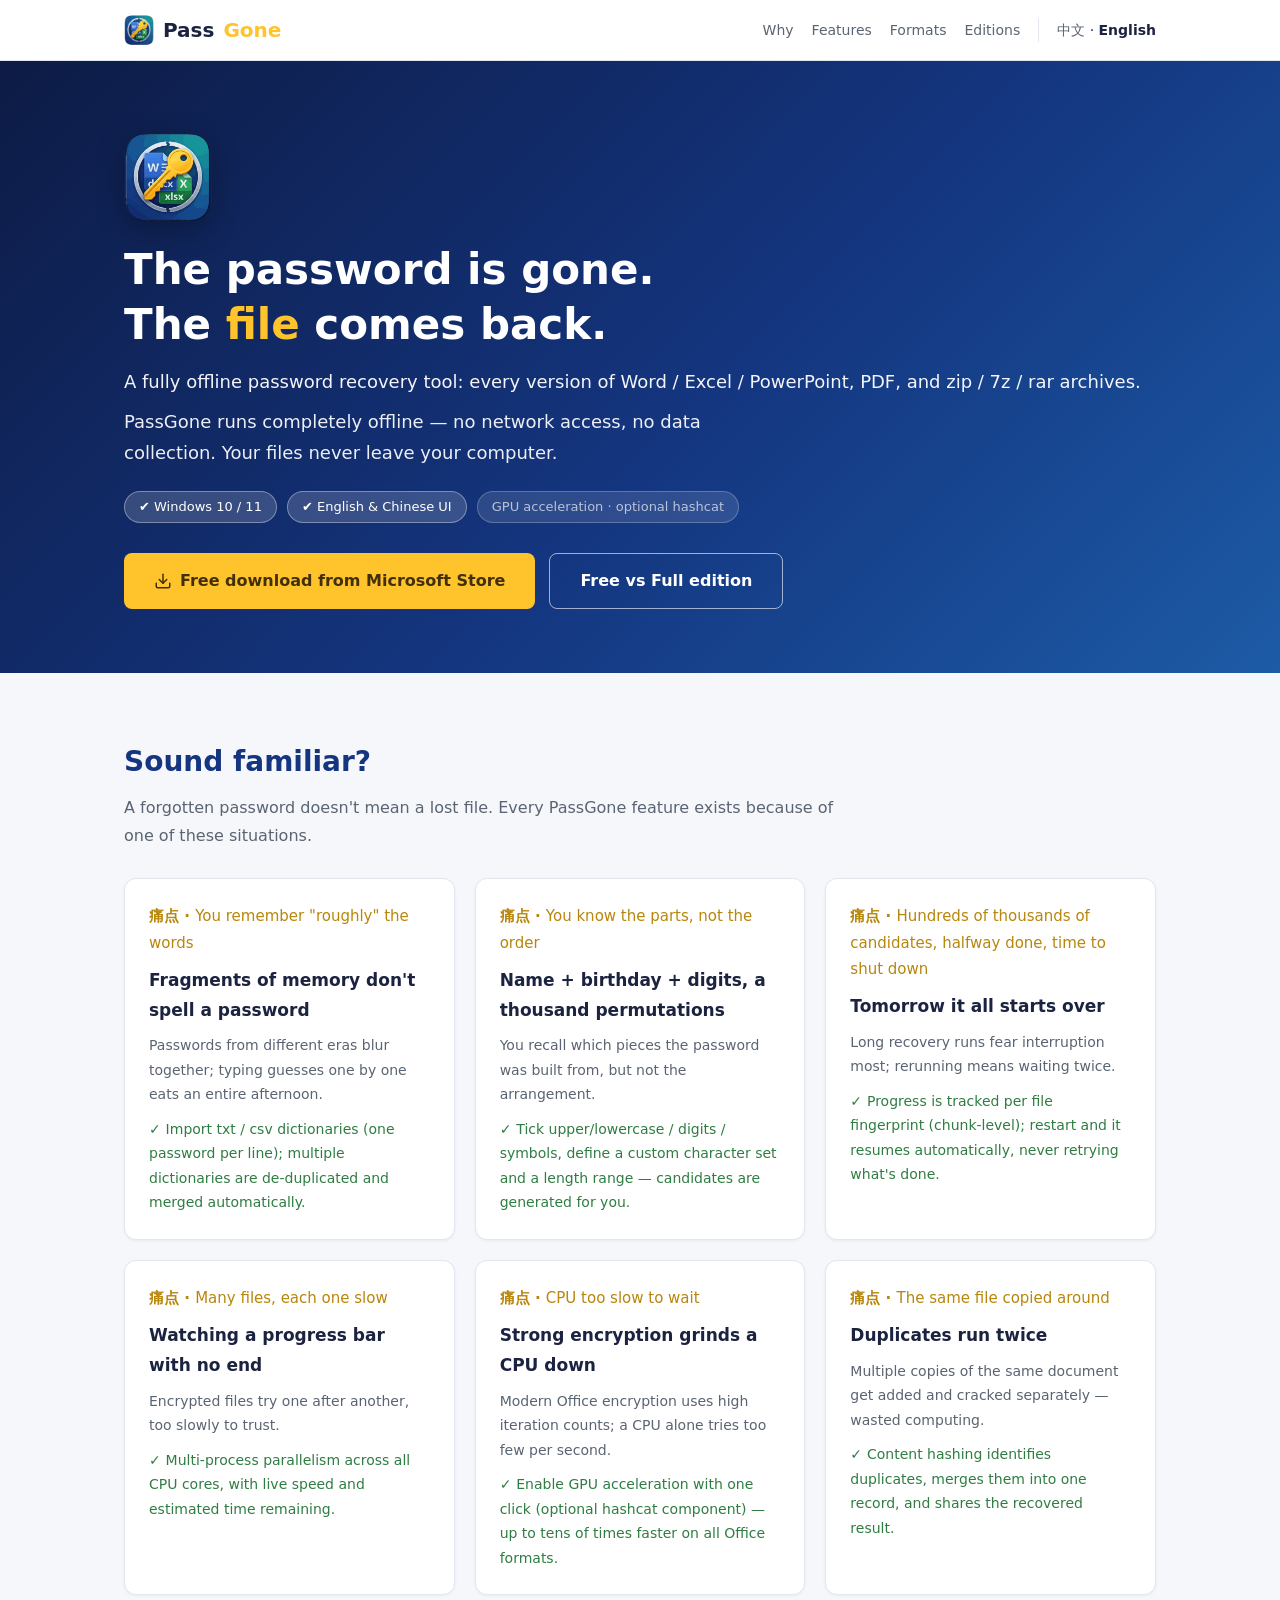
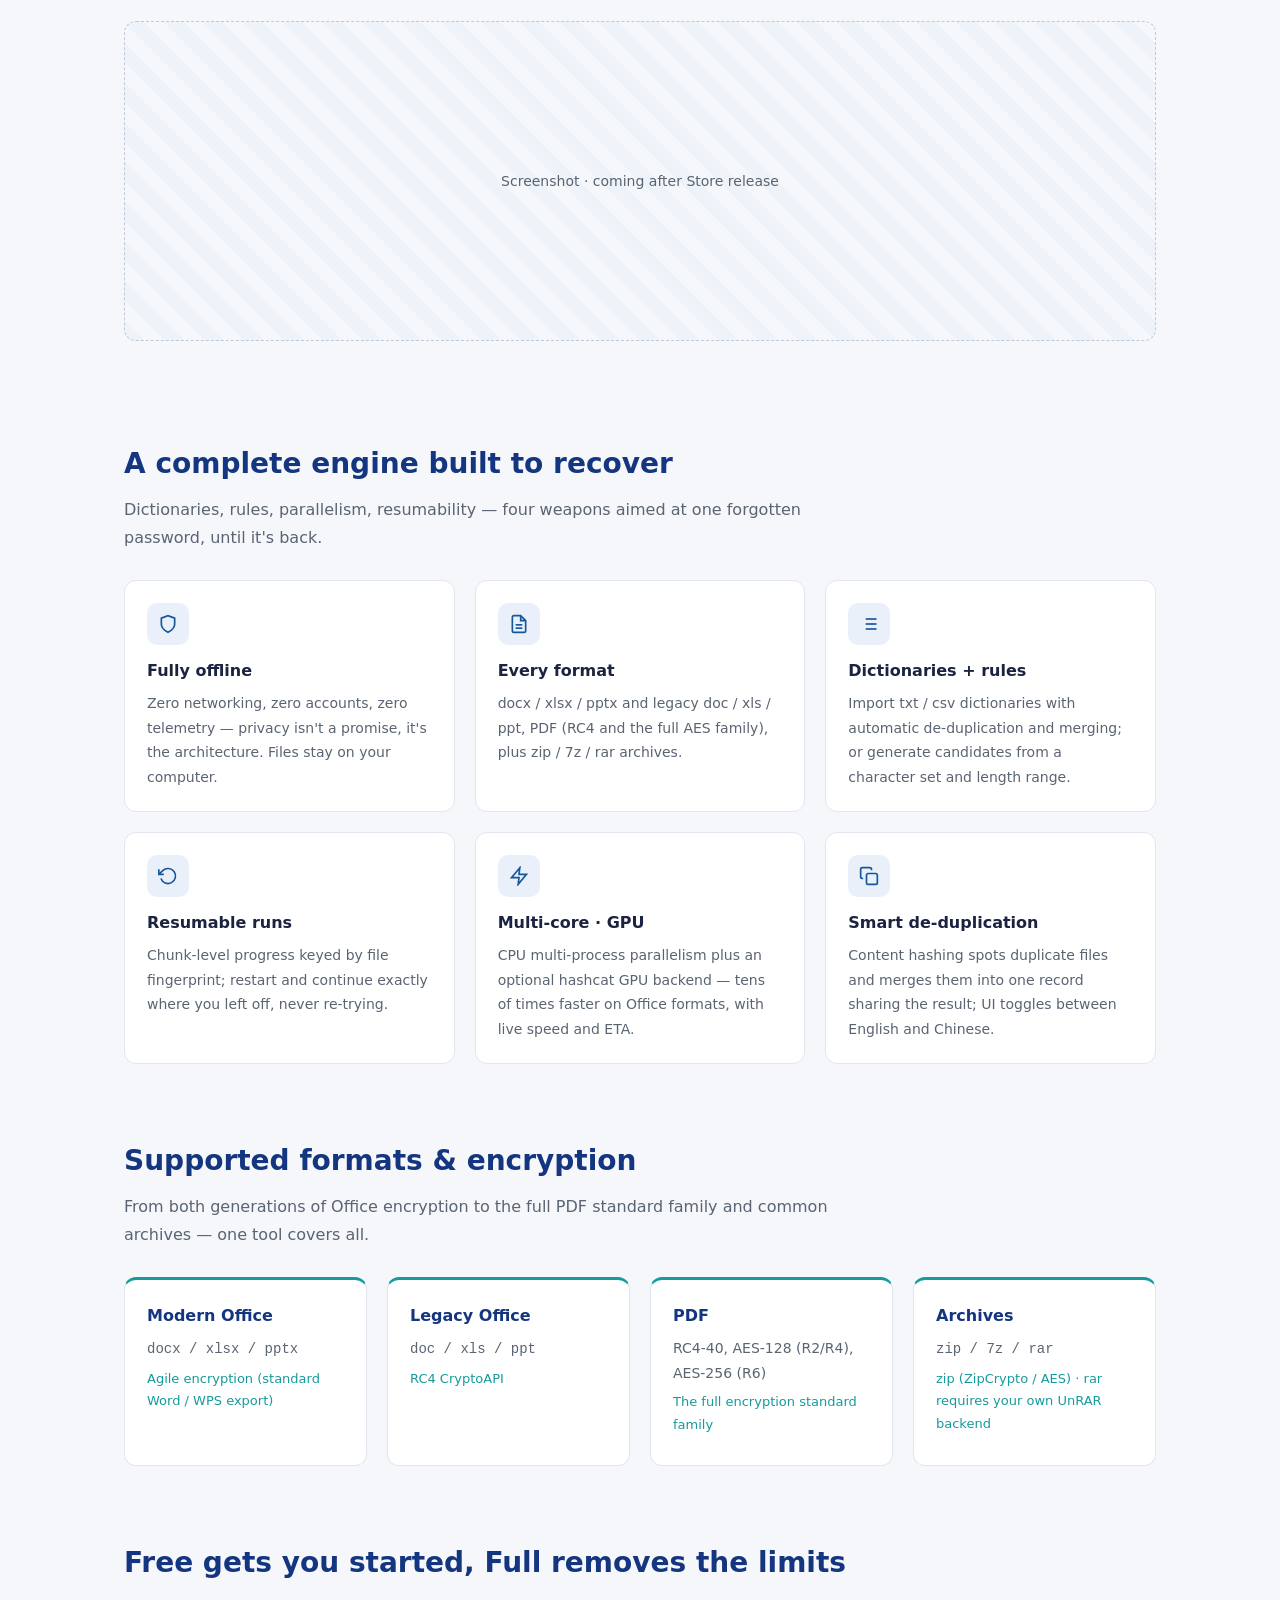
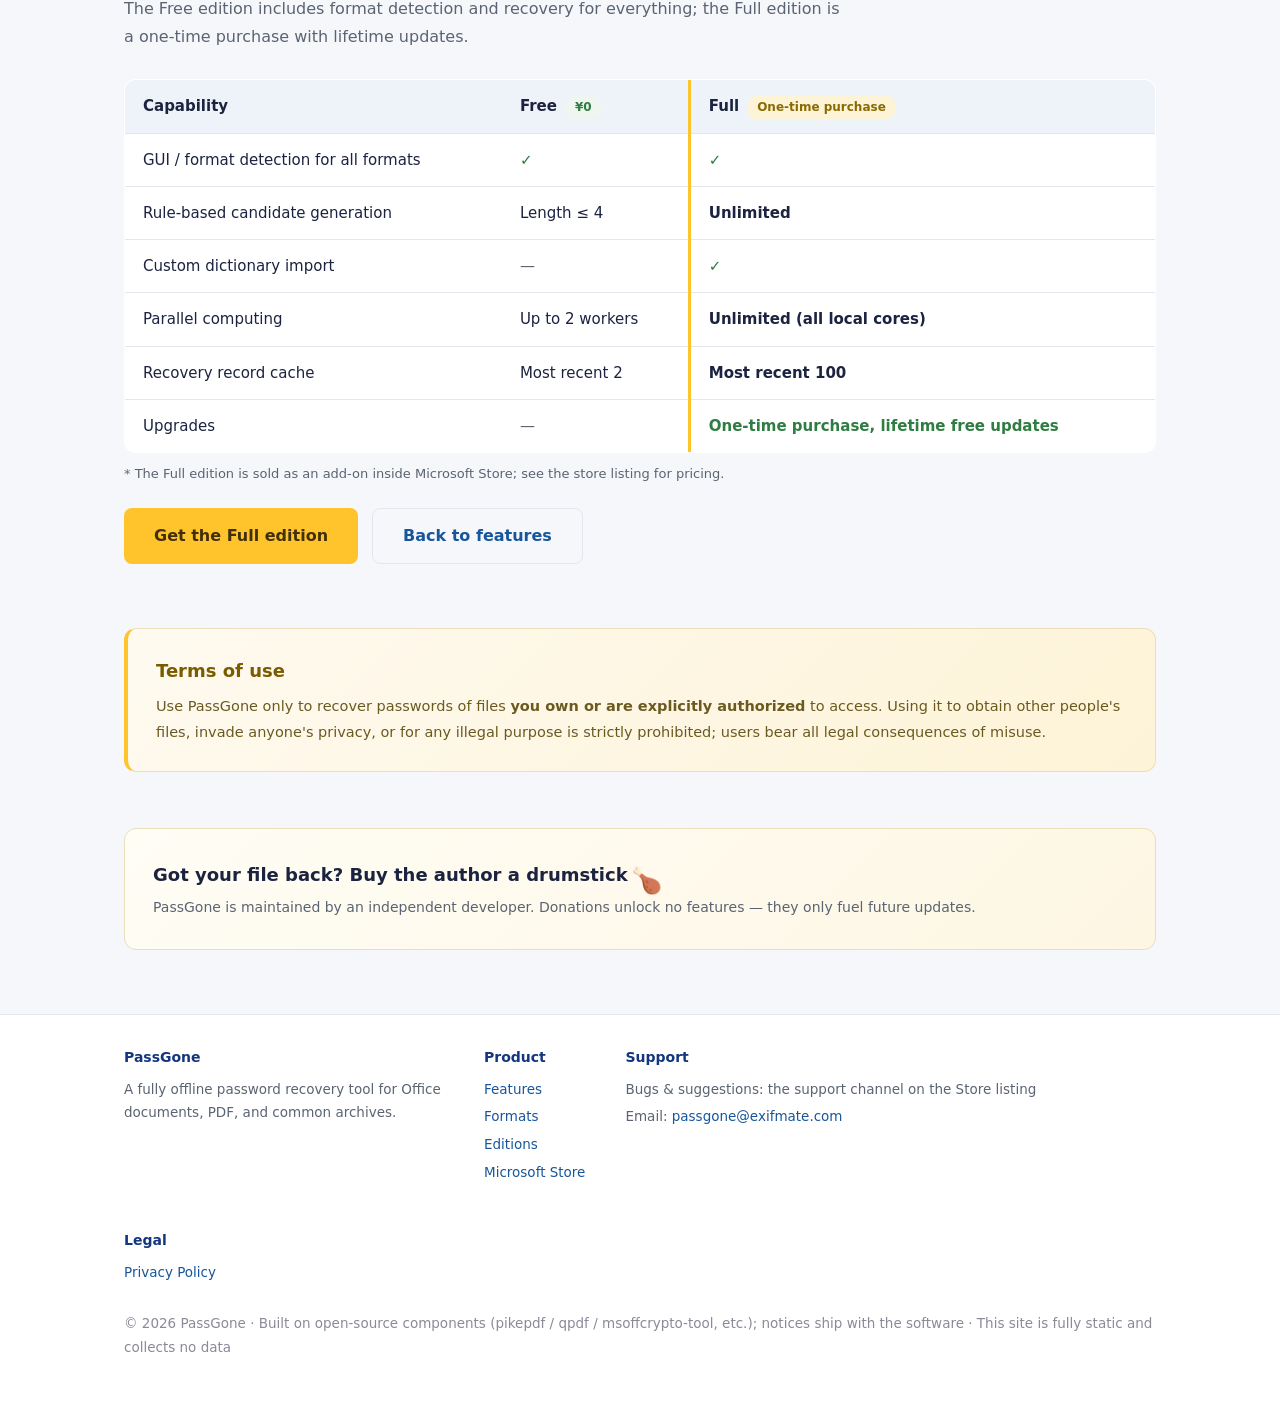
==== en/index.html @ d88db4f4 "v1.0.0" ====
<!DOCTYPE html>
<html lang="en">
<head>
<meta charset="UTF-8">
<meta name="viewport" content="width=device-width, initial-scale=1.0">
<link rel="icon" href="/favicon.ico" sizes="48x48">
<link rel="icon" type="image/png" sizes="128x128" href="/favicon.png">
<link rel="apple-touch-icon" href="/apple-touch-icon.png">
<meta name="description" content="PassGone — a fully offline password recovery tool for Windows. All versions of Office documents, PDF, and zip/7z/rar archives; dictionaries + rule-based generation, resumable runs, multi-core and optional GPU acceleration.">
<meta property="og:title" content="PassGone — Forgotten password, recovered file">
<meta property="og:description" content="Fully offline · Dictionaries + rules · Resumable runs · GPU acceleration. Password recovery for Office / PDF / archives.">
<meta property="og:type" content="website">
<meta property="og:url" content="https://passgone.exifmate.com/en/">
<title>PassGone — Document Password Recovery | Fully Offline · Windows</title>
<link rel="canonical" href="https://passgone.exifmate.com/en/">
<link rel="alternate" hreflang="zh-CN" href="https://passgone.exifmate.com/">
<link rel="alternate" hreflang="en" href="https://passgone.exifmate.com/en/">
<link rel="alternate" hreflang="x-default" href="https://passgone.exifmate.com/">
<meta property="og:image" content="https://passgone.exifmate.com/assets/img/logo.png">
<link rel="stylesheet" href="/assets/style.css">
<script type="application/ld+json">
{"@context":"https://schema.org","@type":"SoftwareApplication",
 "name":"PassGone","operatingSystem":"Windows 10, Windows 11",
 "applicationCategory":"SecurityApplication",
 "url":"https://passgone.exifmate.com/","softwareVersion":"1.0.1",
 "inLanguage":["zh-CN","en"],
 "description":"Fully offline password recovery tool for Office documents, PDF and zip/7z/rar archives.",
 "offers":{"@type":"Offer","price":"0","priceCurrency":"USD"},
 "screenshot":"https://passgone.exifmate.com/"}
</script>
</head>
<body>

<nav>
  <div class="container nav-inner">
    <a class="brand" href="/en/"><img src="/assets/img/logo.png" alt="PassGone">Pass<span class="dot">Gone</span></a>
    <div class="nav-links">
      <a class="hide-sm" href="#pain">Why</a>
      <a class="hide-sm" href="#features">Features</a>
      <a class="hide-sm" href="#formats">Formats</a>
      <a class="hide-sm" href="#compare">Editions</a>
      <span class="lang-switch"><a href="/" hreflang="zh-CN" lang="zh-CN">中文</a> · <b>English</b></span>
    </div>
  </div>
</nav>

<header class="hero">
  <div class="container">
    <img class="hero-logo" src="/assets/img/logo.png" alt="PassGone">
    <h1>The password is gone.<br>The <span class="key">file</span> comes back.</h1>
    <p class="pitch">A fully offline password recovery tool: every version of Word / Excel / PowerPoint, PDF, and zip / 7z / rar archives.</p>
    <p class="sub">PassGone runs completely offline — no network access, no data collection. Your files never leave your computer.</p>
    <div class="platform-pills">
      <span class="pill">✔ Windows 10 / 11</span>
      <span class="pill">✔ English &amp; Chinese UI</span>
      <span class="pill dim">GPU acceleration · optional hashcat</span>
    </div>
    <div class="btn-row">
      <a class="btn btn-primary" href="https://apps.microsoft.com/detail/9PNQWBH3W67T">
        <svg width="18" height="18" viewBox="0 0 24 24" fill="none" stroke="currentColor" stroke-width="2" stroke-linecap="round" stroke-linejoin="round"><path d="M21 15v4a2 2 0 0 1-2 2H5a2 2 0 0 1-2-2v-4"/><polyline points="7 10 12 15 17 10"/><line x1="12" y1="15" x2="12" y2="3"/></svg>
        Free download from Microsoft Store
      </a>
      <a class="btn btn-ghost" href="#compare">Free vs Full edition</a>
    </div>
  </div>
</header>

<main class="container">

  <!-- ============ Pain points ============ -->
  <section class="block" id="pain">
    <h2 class="title">Sound familiar?</h2>
    <p class="lead">A forgotten password doesn't mean a lost file. Every PassGone feature exists because of one of these situations.</p>
    <div class="pain-grid">
      <div class="pain-card">
        <div class="scene">You remember "roughly" the words</div>
        <h3>Fragments of memory don't spell a password</h3>
        <p>Passwords from different eras blur together; typing guesses one by one eats an entire afternoon.</p>
        <p class="fix">Import txt / csv dictionaries (one password per line); multiple dictionaries are de-duplicated and merged automatically.</p>
      </div>
      <div class="pain-card">
        <div class="scene">You know the parts, not the order</div>
        <h3>Name + birthday + digits, a thousand permutations</h3>
        <p>You recall which pieces the password was built from, but not the arrangement.</p>
        <p class="fix">Tick upper/lowercase / digits / symbols, define a custom character set and a length range — candidates are generated for you.</p>
      </div>
      <div class="pain-card">
        <div class="scene">Hundreds of thousands of candidates, halfway done, time to shut down</div>
        <h3>Tomorrow it all starts over</h3>
        <p>Long recovery runs fear interruption most; rerunning means waiting twice.</p>
        <p class="fix">Progress is tracked per file fingerprint (chunk-level); restart and it resumes automatically, never retrying what's done.</p>
      </div>
      <div class="pain-card">
        <div class="scene">Many files, each one slow</div>
        <h3>Watching a progress bar with no end</h3>
        <p>Encrypted files try one after another, too slowly to trust.</p>
        <p class="fix">Multi-process parallelism across all CPU cores, with live speed and estimated time remaining.</p>
      </div>
      <div class="pain-card">
        <div class="scene">CPU too slow to wait</div>
        <h3>Strong encryption grinds a CPU down</h3>
        <p>Modern Office encryption uses high iteration counts; a CPU alone tries too few per second.</p>
        <p class="fix">Enable GPU acceleration with one click (optional hashcat component) — up to tens of times faster on all Office formats.</p>
      </div>
      <div class="pain-card">
        <div class="scene">The same file copied around</div>
        <h3>Duplicates run twice</h3>
        <p>Multiple copies of the same document get added and cracked separately — wasted computing.</p>
        <p class="fix">Content hashing identifies duplicates, merges them into one record, and shares the recovered result.</p>
      </div>
    </div>
    <div class="shot">Screenshot · coming after Store release</div>
  </section>

  <!-- ============ Features ============ -->
  <section class="block" id="features">
    <h2 class="title">A complete engine built to recover</h2>
    <p class="lead">Dictionaries, rules, parallelism, resumability — four weapons aimed at one forgotten password, until it's back.</p>
    <div class="feat-grid">
      <div class="feat">
        <div class="ico"><svg width="20" height="20" viewBox="0 0 24 24" fill="none" stroke="currentColor" stroke-width="2"><path d="M12 22s8-4 8-10V5l-8-3-8 3v7c0 6 8 10 8 10z"/></svg></div>
        <h3>Fully offline</h3>
        <p>Zero networking, zero accounts, zero telemetry — privacy isn't a promise, it's the architecture. Files stay on your computer.</p>
      </div>
      <div class="feat">
        <div class="ico"><svg width="20" height="20" viewBox="0 0 24 24" fill="none" stroke="currentColor" stroke-width="2"><path d="M14 2H6a2 2 0 0 0-2 2v16a2 2 0 0 0 2 2h12a2 2 0 0 0 2-2V8z"/><polyline points="14 2 14 8 20 8"/><line x1="16" y1="13" x2="8" y2="13"/><line x1="16" y1="17" x2="8" y2="17"/></svg></div>
        <h3>Every format</h3>
        <p>docx / xlsx / pptx and legacy doc / xls / ppt, PDF (RC4 and the full AES family), plus zip / 7z / rar archives.</p>
      </div>
      <div class="feat">
        <div class="ico"><svg width="20" height="20" viewBox="0 0 24 24" fill="none" stroke="currentColor" stroke-width="2"><line x1="8" y1="6" x2="21" y2="6"/><line x1="8" y1="12" x2="21" y2="12"/><line x1="8" y1="18" x2="21" y2="18"/><line x1="3" y1="6" x2="3.01" y2="6"/><line x1="3" y1="12" x2="3.01" y2="12"/><line x1="3" y1="18" x2="3.01" y2="18"/></svg></div>
        <h3>Dictionaries + rules</h3>
        <p>Import txt / csv dictionaries with automatic de-duplication and merging; or generate candidates from a character set and length range.</p>
      </div>
      <div class="feat">
        <div class="ico"><svg width="20" height="20" viewBox="0 0 24 24" fill="none" stroke="currentColor" stroke-width="2"><polyline points="1 4 1 10 7 10"/><path d="M3.51 15a9 9 0 1 0 2.13-9.36L1 10"/></svg></div>
        <h3>Resumable runs</h3>
        <p>Chunk-level progress keyed by file fingerprint; restart and continue exactly where you left off, never re-trying.</p>
      </div>
      <div class="feat">
        <div class="ico"><svg width="20" height="20" viewBox="0 0 24 24" fill="none" stroke="currentColor" stroke-width="2"><polygon points="13 2 3 14 12 14 11 22 21 10 12 10 13 2"/></svg></div>
        <h3>Multi-core · GPU</h3>
        <p>CPU multi-process parallelism plus an optional hashcat GPU backend — tens of times faster on Office formats, with live speed and ETA.</p>
      </div>
      <div class="feat">
        <div class="ico"><svg width="20" height="20" viewBox="0 0 24 24" fill="none" stroke="currentColor" stroke-width="2"><rect x="9" y="9" width="13" height="13" rx="2"/><path d="M5 15H4a2 2 0 0 1-2-2V4a2 2 0 0 1 2-2h9a2 2 0 0 1 2 2v1"/></svg></div>
        <h3>Smart de-duplication</h3>
        <p>Content hashing spots duplicate files and merges them into one record sharing the result; UI toggles between English and Chinese.</p>
      </div>
    </div>
  </section>

  <!-- ============ Formats ============ -->
  <section class="block" id="formats">
    <h2 class="title">Supported formats &amp; encryption</h2>
    <p class="lead">From both generations of Office encryption to the full PDF standard family and common archives — one tool covers all.</p>
    <div class="fmt-grid">
      <div class="fmt">
        <h3>Modern Office</h3>
        <p><code>docx / xlsx / pptx</code></p>
        <p class="algo">Agile encryption (standard Word / WPS export)</p>
      </div>
      <div class="fmt">
        <h3>Legacy Office</h3>
        <p><code>doc / xls / ppt</code></p>
        <p class="algo">RC4 CryptoAPI</p>
      </div>
      <div class="fmt">
        <h3>PDF</h3>
        <p>RC4-40, AES-128 (R2/R4), AES-256 (R6)</p>
        <p class="algo">The full encryption standard family</p>
      </div>
      <div class="fmt">
        <h3>Archives</h3>
        <p><code>zip / 7z / rar</code></p>
        <p class="algo">zip (ZipCrypto / AES) · rar requires your own UnRAR backend</p>
      </div>
    </div>
  </section>

  <!-- ============ Editions ============ -->
  <section class="block" id="compare">
    <h2 class="title">Free gets you started, Full removes the limits</h2>
    <p class="lead">The Free edition includes format detection and recovery for everything; the Full edition is a one-time purchase with lifetime updates.</p>
    <table class="compare">
      <thead>
        <tr><th>Capability</th><th>Free<span class="badge-free">¥0</span></th><th class="col-pro">Full<span class="badge-pro">One-time purchase</span></th></tr>
      </thead>
      <tbody>
        <tr><td>GUI / format detection for all formats</td><td class="yes">✓</td><td class="yes col-pro">✓</td></tr>
        <tr><td>Rule-based candidate generation</td><td>Length ≤ 4</td><td class="col-pro"><b>Unlimited</b></td></tr>
        <tr><td>Custom dictionary import</td><td class="no">—</td><td class="yes col-pro">✓</td></tr>
        <tr><td>Parallel computing</td><td>Up to 2 workers</td><td class="col-pro"><b>Unlimited (all local cores)</b></td></tr>
        <tr><td>Recovery record cache</td><td>Most recent 2</td><td class="col-pro"><b>Most recent 100</b></td></tr>
        <tr><td>Upgrades</td><td class="no">—</td><td class="yes col-pro">One-time purchase, lifetime free updates</td></tr>
      </tbody>
    </table>
    <p class="table-note">* The Full edition is sold as an add-on inside Microsoft Store; see the store listing for pricing.</p>
    <div class="btn-row" style="margin-top:22px">
      <a class="btn btn-primary" href="https://apps.microsoft.com/detail/9PNQWBH3W67T">Get the Full edition</a>
      <a class="btn btn-ghost" href="#pain" style="border-color:var(--line);color:var(--accent)">Back to features</a>
    </div>
  </section>

  <!-- ============ Terms of use ============ -->
  <div class="terms">
    <h3>Terms of use</h3>
    <p>Use PassGone only to recover passwords of files <b>you own or are explicitly authorized</b> to access. Using it to obtain other people's files, invade anyone's privacy, or for any illegal purpose is strictly prohibited; users bear all legal consequences of misuse.</p>
  </div>

  <!-- ============ Sponsor ============ -->
  <div class="sponsor">
    <div class="sponsor-text">
      <h3>Got your file back? Buy the author a drumstick<button class="drumstick-btn" type="button" aria-label="WeChat QR code" title="Tap to say thanks" onclick="var m=document.getElementById('qr-modal');m.style.display=(m.style.display==='flex')?'none':'flex';">🍗</button></h3>
      <p>PassGone is maintained by an independent developer. Donations unlock no features — they only fuel future updates.</p>
    </div>
  </div>

  <div id="qr-modal" class="qr-modal" onclick="this.style.display='none'">
    <div class="qr-card" onclick="event.stopPropagation()">
      <img src="/assets/img/donate_qr.jpg" alt="WeChat QR code">
      <span>Scan with WeChat · buy the author a drumstick</span>
      <button type="button" onclick="document.getElementById('qr-modal').style.display='none'">✕</button>
    </div>
  </div>

</main>

<footer>
  <div class="container">
    <div class="cols">
      <div style="max-width:320px">
        <h4>PassGone</h4>
        <p>A fully offline password recovery tool for Office documents, PDF, and common archives.</p>
      </div>
      <div>
        <h4>Product</h4>
        <ul>
          <li><a href="#features">Features</a></li>
          <li><a href="#formats">Formats</a></li>
          <li><a href="#compare">Editions</a></li>
          <li><a href="https://apps.microsoft.com/detail/9PNQWBH3W67T">Microsoft Store</a></li>
        </ul>
      </div>
      <div>
        <h4>Support</h4>
        <ul>
          <li>Bugs &amp; suggestions: the support channel on the Store listing</li>
          <li>Email: <a href="mailto:passgone@exifmate.com">passgone@exifmate.com</a></li>
        </ul>
      </div>
      <div>
        <h4>Legal</h4>
        <ul>
          <li><a href="/privacy/">Privacy Policy</a></li>
        </ul>
      </div>
    </div>
    <p class="legal">© 2026 PassGone · Built on open-source components (pikepdf / qpdf / msoffcrypto-tool, etc.); notices ship with the software · This site is fully static and collects no data</p>
  </div>
</footer>

</body>
</html>
---- assets/style.css ----
/* PassGone 官网样式 —— 配色取自应用图标（深藏青 + 金色钥匙 + 青绿点缀）
   品牌深蓝 #14357F / 品牌亮蓝 #17569B / 钥匙金 #FFC32B / 青绿 #179A9C */
:root {
  --ink: #1b2340; --sub: #5a6472; --line: #e2e6ee; --bg: #f5f7fb;
  --accent: #17569b; --accent-deep: #14357f; --gold: #ffc32b; --gold-d: #f0ad0e;
  --teal: #179a9c;
  --ok: #2f7d42; --warn: #b8860b;
  --hero1: #0d1b45; --hero2: #1d5ba6; --card: #ffffff;
}
* { box-sizing: border-box; margin: 0; }
html { scroll-behavior: smooth; }
body {
  color: var(--ink); background: var(--bg); line-height: 1.75; font-size: 16px;
  font-family: "Microsoft YaHei UI", "Segoe UI", system-ui, -apple-system, sans-serif;
}
a { color: var(--accent); text-decoration: none; }
a:hover { text-decoration: underline; }
.container { max-width: 1080px; margin: 0 auto; padding: 0 24px; }

/* ---------- 顶部导航 ---------- */
nav {
  position: sticky; top: 0; z-index: 10; background: rgba(255,255,255,.92);
  backdrop-filter: blur(8px); border-bottom: 1px solid var(--line);
}
.nav-inner { display: flex; align-items: center; gap: 20px; height: 60px; }
.brand { font-size: 20px; font-weight: 700; color: var(--ink);
  display: inline-flex; align-items: center; gap: 9px; }
.brand img { height: 30px; width: 30px; border-radius: 7px; display: block; }
.brand .dot { color: var(--gold); }
.nav-links { margin-left: auto; display: flex; align-items: center; gap: 18px; font-size: 14px; }
.nav-links a { color: var(--sub); }
.lang-switch { border-left: 1px solid var(--line); padding-left: 18px; }
.lang-switch b { color: var(--ink); }

/* ---------- Hero ---------- */
.hero {
  background: linear-gradient(135deg, var(--hero1) 0%, var(--accent-deep) 55%, var(--hero2) 100%);
  color: #fff; padding: 72px 0 64px;
}
.hero-logo {
  height: 88px; width: 88px; border-radius: 20px; display: block;
  box-shadow: 0 8px 28px rgba(0,0,0,.28); margin-bottom: 22px;
}
.hero h1 { font-size: 42px; line-height: 1.3; margin-bottom: 14px; }
.hero h1 .key { color: var(--gold); }
.hero p.sub { font-size: 18px; opacity: .92; max-width: 640px; }
.hero .pitch { font-size: 18px; margin-bottom: 8px; opacity: .95; }
.platform-pills { display: flex; gap: 10px; margin: 22px 0 30px; flex-wrap: wrap; }
.pill {
  font-size: 13px; padding: 4px 14px; border-radius: 16px;
  background: rgba(255,255,255,.16); border: 1px solid rgba(255,255,255,.35);
}
.pill.dim { opacity: .7; }
.btn-row { display: flex; gap: 14px; flex-wrap: wrap; }
.btn {
  display: inline-flex; align-items: center; gap: 8px; padding: 13px 30px;
  border-radius: 8px; font-size: 16px; font-weight: 600; border: none; cursor: pointer;
}
.btn-primary { background: var(--gold); color: #42300a; }
.btn-primary:hover { background: var(--gold-d); text-decoration: none; }
.btn-ghost {
  background: transparent; color: #fff; border: 1px solid rgba(255,255,255,.6);
}
.btn-ghost:hover { background: rgba(255,255,255,.12); text-decoration: none; }
.btn svg { flex: none; }

/* ---------- 通用区块 ---------- */
section.block { padding: 64px 0 8px; }
h2.title { font-size: 28px; margin-bottom: 8px; color: var(--accent-deep); }
p.lead { color: var(--sub); max-width: 720px; margin-bottom: 28px; }

/* 痛点卡片 */
.pain-grid { display: grid; grid-template-columns: repeat(3, 1fr); gap: 20px; }
.pain-card {
  background: var(--card); border: 1px solid var(--line); border-radius: 12px;
  padding: 24px; box-shadow: 0 1px 3px rgba(20,53,127,.06);
}
.pain-card .scene { font-size: 15px; color: var(--warn); margin-bottom: 10px; }
.pain-card .scene::before { content: "痛点 · "; font-weight: 700; }
.pain-card h3 { font-size: 17px; margin-bottom: 8px; }
.pain-card p { font-size: 14px; color: var(--sub); }
.pain-card p.fix { margin-top: 10px; color: var(--ok); }
.pain-card p.fix::before { content: "✓ "; font-weight: 700; }

/* 功能网格 */
.feat-grid { display: grid; grid-template-columns: repeat(3, 1fr); gap: 20px; }
.feat {
  background: var(--card); border: 1px solid var(--line); border-radius: 12px; padding: 22px;
}
.feat .ico {
  width: 42px; height: 42px; border-radius: 10px; display: flex;
  align-items: center; justify-content: center; margin-bottom: 12px;
  background: #e9f0fa; color: var(--accent);
}
.feat h3 { font-size: 16px; margin-bottom: 6px; }
.feat p { font-size: 14px; color: var(--sub); }

/* 支持格式 */
.fmt-grid { display: grid; grid-template-columns: repeat(4, 1fr); gap: 20px; }
.fmt {
  background: var(--card); border: 1px solid var(--line); border-radius: 12px;
  padding: 22px; border-top: 3px solid var(--teal);
}
.fmt h3 { font-size: 16px; margin-bottom: 6px; color: var(--accent-deep); }
.fmt p { font-size: 14px; color: var(--sub); margin-bottom: 6px; }
.fmt .algo { font-size: 13px; color: var(--teal); }

/* 截图占位 */
.shot {
  border-radius: 12px; border: 1px dashed #bfc9dd; background:
  repeating-linear-gradient(45deg,#eef2f9,#eef2f9 14px,#f5f7fb 14px,#f5f7fb 28px);
  display: flex; align-items: center; justify-content: center;
  color: var(--sub); font-size: 14px; height: 320px; margin: 26px 0;
}

/* 对比表 */
.compare { width: 100%; border-collapse: collapse; background: var(--card);
  border: 1px solid var(--line); border-radius: 12px; overflow: hidden; font-size: 15px; }
.compare th, .compare td { padding: 13px 18px; border-bottom: 1px solid var(--line); text-align: left; }
.compare thead th { background: #eef2f9; font-size: 15px; }
.compare .col-pro { border-left: 3px solid var(--gold); }
.compare td.yes { color: var(--ok); font-weight: 600; }
.compare td.no { color: var(--sub); }
.badge-free, .badge-pro {
  display: inline-block; font-size: 12px; padding: 2px 10px; border-radius: 12px; margin-left: 8px;
}
.badge-free { background: #eef6ef; color: var(--ok); }
.badge-pro { background: #fdf3d7; color: #8a6a00; }
.table-note { font-size: 13px; color: var(--sub); margin-top: 10px; }

/* 使用条款警示框 */
.terms {
  margin: 56px 0 8px; background: linear-gradient(135deg, #fffaf0, #fdf3d7);
  border: 1px solid #eadfb8; border-left: 4px solid var(--gold);
  border-radius: 12px; padding: 26px 28px;
}
.terms h3 { font-size: 18px; margin-bottom: 8px; color: #7a5c00; }
.terms p { font-size: 14.5px; color: #6b5a20; }

/* 赞助 */
.sponsor {
  margin: 56px 0 8px; background: linear-gradient(135deg, #fffdf5, #fdf6e3);
  border: 1px solid #eadfb8; border-radius: 12px; padding: 30px 28px;
  display: flex; align-items: center; gap: 24px; flex-wrap: wrap;
}
.sponsor h3 { font-size: 18px; margin-bottom: 4px; }
.sponsor p { font-size: 14px; color: var(--sub); }
/* 标题行尾的鸡腿表情按钮：transform 缩放不改变行高与文字尺寸 */
.drumstick-btn {
  background: none; border: none; cursor: pointer;
  display: inline-block; font: inherit; line-height: 1;
  padding: 0 0 0 6px; vertical-align: -6px;
  transform: scale(1.4); transform-origin: center;
  animation: drumstick-bounce 2s ease-in-out infinite;
}
/* 每 2 秒轻微跳动 2 下 */
@keyframes drumstick-bounce {
  0%, 14%, 28%, 100% { transform: scale(1.4) translateY(0); }
  7%                 { transform: scale(1.4) translateY(-3px); }
  21%                { transform: scale(1.4) translateY(-3px); }
}

/* 收款码弹层 */
.qr-modal {
  display: none; position: fixed; inset: 0; z-index: 200;
  background: rgba(20, 20, 24, .55); backdrop-filter: blur(2px);
  align-items: center; justify-content: center; cursor: zoom-out;
}
.qr-card {
  position: relative; background: #fff; border-radius: 16px; padding: 22px 22px 16px;
  text-align: center; box-shadow: 0 18px 50px rgba(0,0,0,.35); cursor: default;
}
.qr-card img { width: 240px; height: auto; border-radius: 10px; display: block; }
.qr-card span { font-size: 13px; color: #6b6b70; margin-top: 10px; display: block; }
.qr-card button {
  position: absolute; top: 8px; right: 8px; border: none; background: #f2f2f4;
  width: 28px; height: 28px; border-radius: 50%; cursor: pointer; font-size: 13px; color: #666;
}
.qr-card button:hover { background: #e4e4e8; }

/* 页脚 */
footer { border-top: 1px solid var(--line); margin-top: 64px; padding: 30px 0 44px;
  color: var(--sub); font-size: 13.5px; background: #fff; }
footer .cols { display: flex; gap: 40px; flex-wrap: wrap; }
footer h4 { color: var(--accent-deep); font-size: 14px; margin-bottom: 8px; }
footer ul { list-style: none; padding: 0; }
footer li { margin: 4px 0; }
footer .legal { margin-top: 24px; color: #8a8a99; }

@media (max-width: 820px) {
  .pain-grid, .feat-grid { grid-template-columns: 1fr; }
  .fmt-grid { grid-template-columns: 1fr 1fr; }
  .hero h1 { font-size: 30px; }
  .nav-links a.hide-sm { display: none; }
}
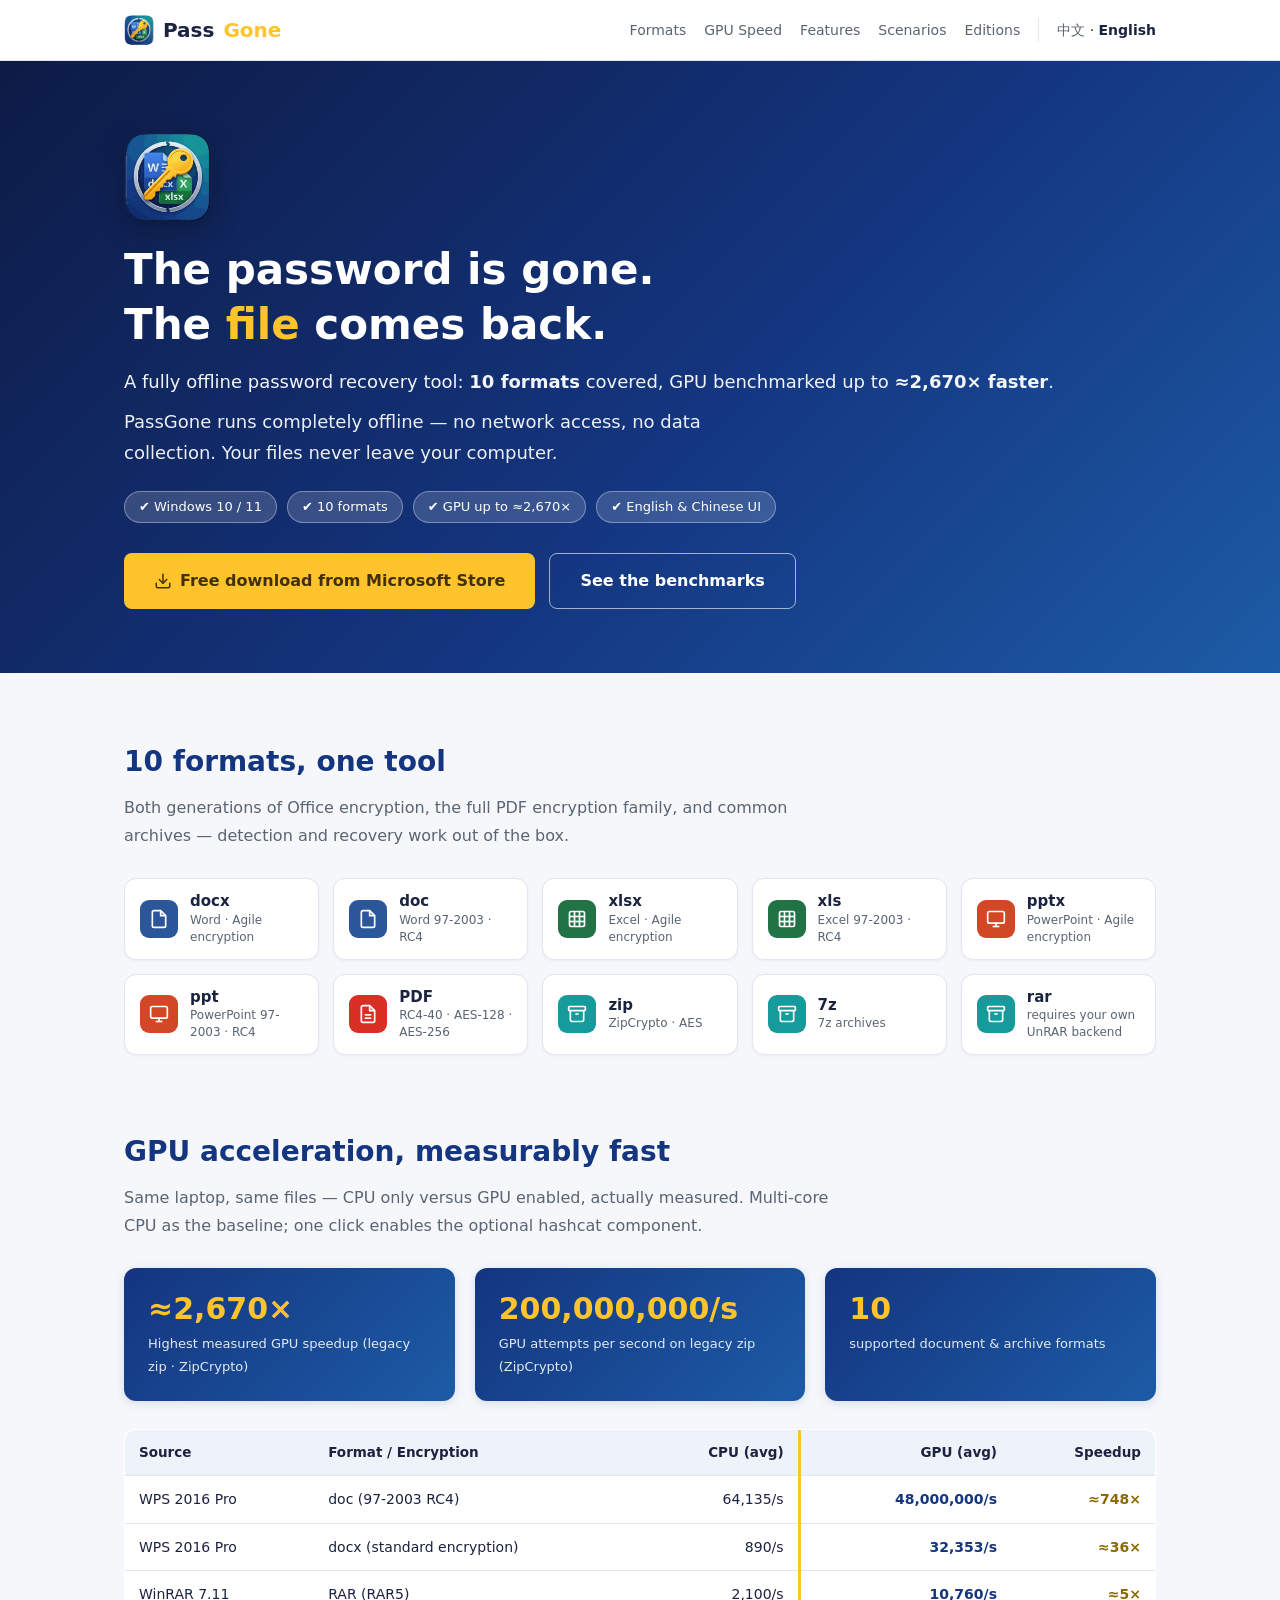
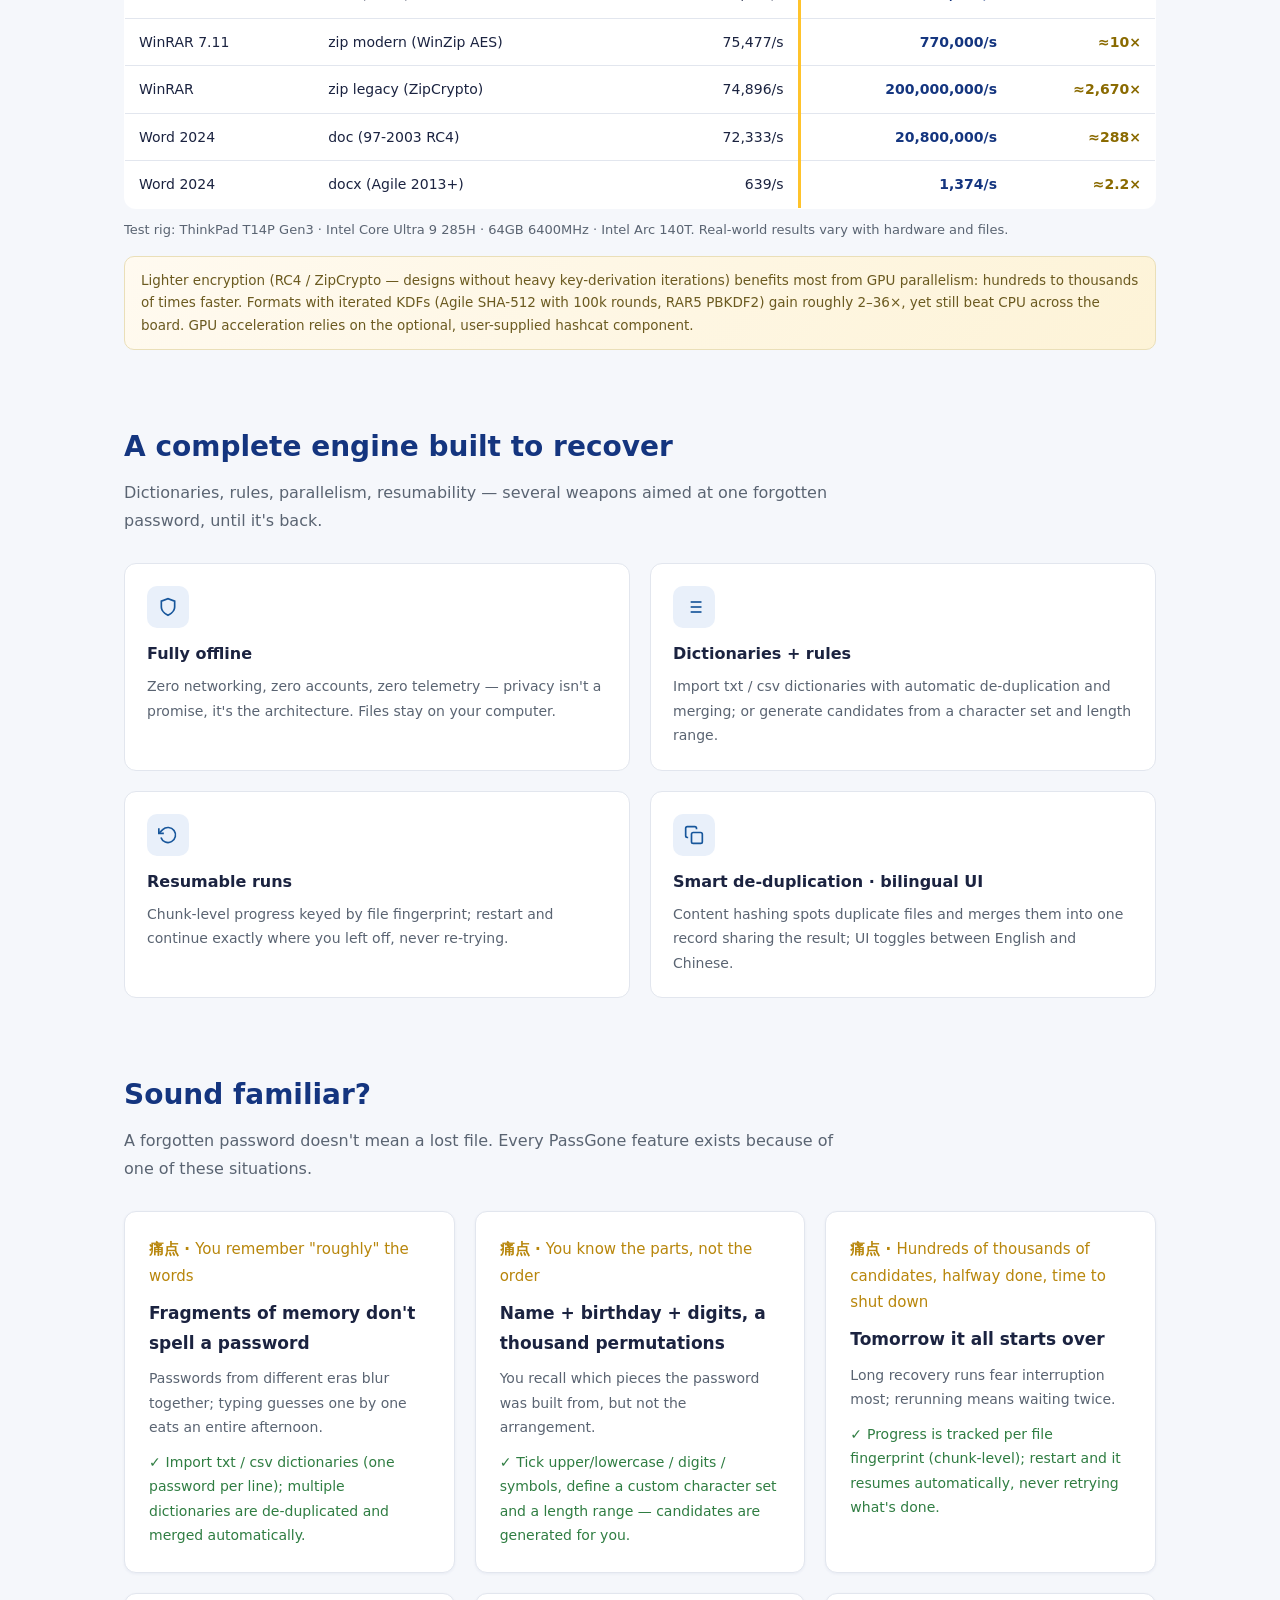
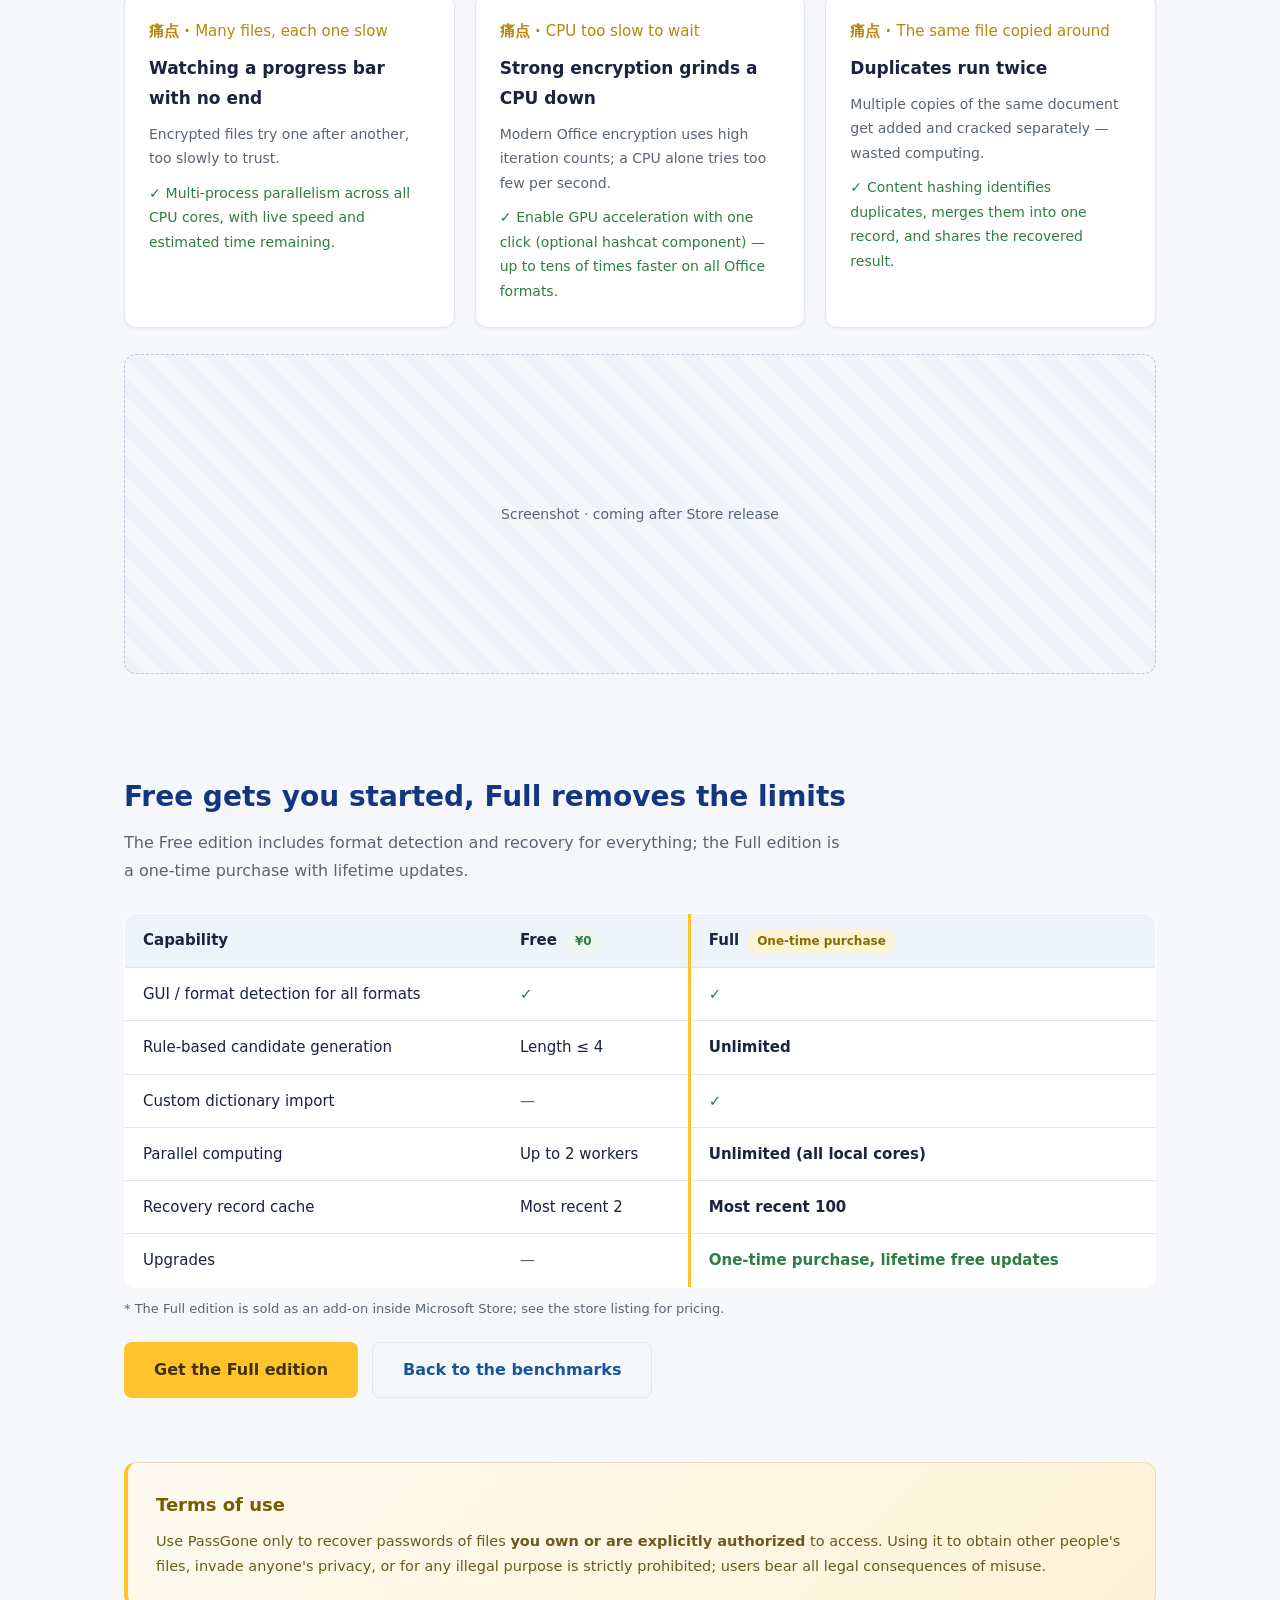
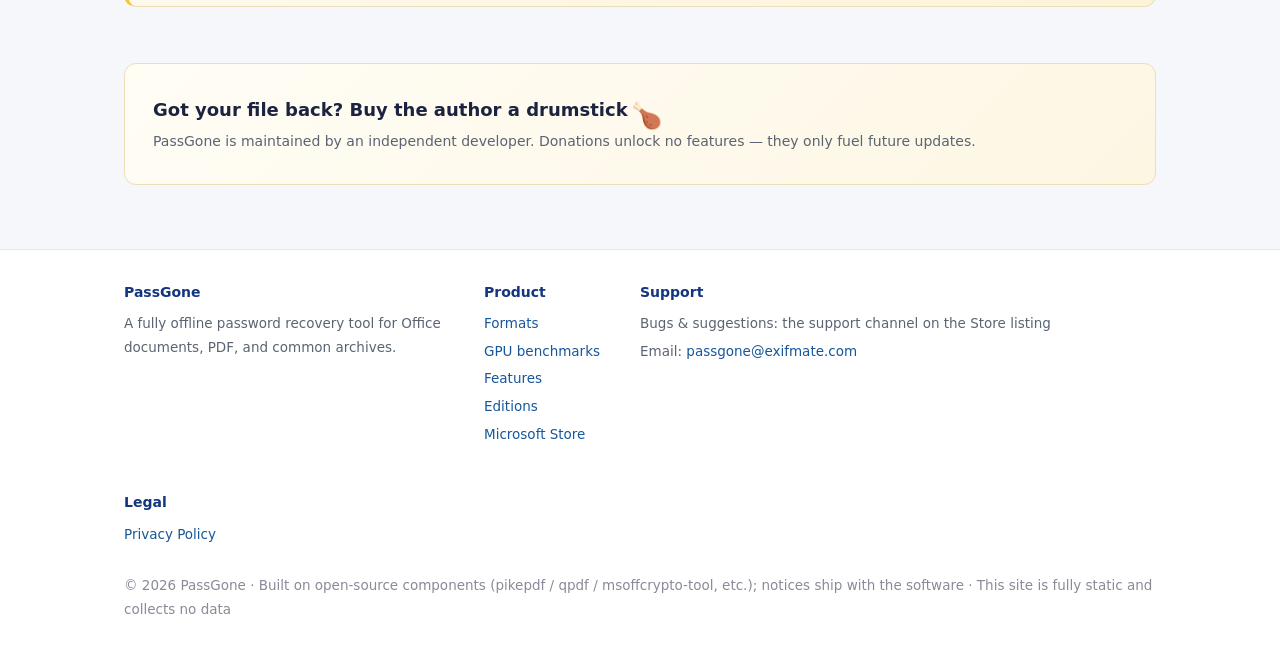
==== commit b477051f: "v1.1.0" ====
--- a/en/index.html
+++ b/en/index.html
@@ -6,12 +6,12 @@
 <link rel="icon" href="/favicon.ico" sizes="48x48">
 <link rel="icon" type="image/png" sizes="128x128" href="/favicon.png">
 <link rel="apple-touch-icon" href="/apple-touch-icon.png">
-<meta name="description" content="PassGone — a fully offline password recovery tool for Windows. All versions of Office documents, PDF, and zip/7z/rar archives; dictionaries + rule-based generation, resumable runs, multi-core and optional GPU acceleration.">
+<meta name="description" content="PassGone — a fully offline password recovery tool for Windows. 10 formats: every version of Office, PDF, and zip/7z/rar; GPU benchmarked up to ≈2,670× faster, 200 million attempts/sec on legacy zip.">
 <meta property="og:title" content="PassGone — Forgotten password, recovered file">
-<meta property="og:description" content="Fully offline · Dictionaries + rules · Resumable runs · GPU acceleration. Password recovery for Office / PDF / archives.">
+<meta property="og:description" content="10 formats · GPU benchmarked up to ≈2,670× · 200,000,000 attempts/sec on legacy zip. Fully offline password recovery for Office / PDF / archives.">
 <meta property="og:type" content="website">
 <meta property="og:url" content="https://passgone.exifmate.com/en/">
-<title>PassGone — Document Password Recovery | Fully Offline · Windows</title>
+<title>PassGone — Document Password Recovery | 10 Formats · GPU up to ≈2,670×</title>
 <link rel="canonical" href="https://passgone.exifmate.com/en/">
 <link rel="alternate" hreflang="zh-CN" href="https://passgone.exifmate.com/">
 <link rel="alternate" hreflang="en" href="https://passgone.exifmate.com/en/">
@@ -24,7 +24,7 @@
  "applicationCategory":"SecurityApplication",
  "url":"https://passgone.exifmate.com/","softwareVersion":"1.0.1",
  "inLanguage":["zh-CN","en"],
- "description":"Fully offline password recovery tool for Office documents, PDF and zip/7z/rar archives.",
+ "description":"Fully offline password recovery tool for Office documents, PDF and zip/7z/rar archives, with optional GPU acceleration.",
  "offers":{"@type":"Offer","price":"0","priceCurrency":"USD"},
  "screenshot":"https://passgone.exifmate.com/"}
 </script>
@@ -35,9 +35,10 @@
   <div class="container nav-inner">
     <a class="brand" href="/en/"><img src="/assets/img/logo.png" alt="PassGone">Pass<span class="dot">Gone</span></a>
     <div class="nav-links">
-      <a class="hide-sm" href="#pain">Why</a>
+      <a class="hide-sm" href="#formats">Formats</a>
+      <a class="hide-sm" href="#speed">GPU Speed</a>
       <a class="hide-sm" href="#features">Features</a>
-      <a class="hide-sm" href="#formats">Formats</a>
+      <a class="hide-sm" href="#pain">Scenarios</a>
       <a class="hide-sm" href="#compare">Editions</a>
       <span class="lang-switch"><a href="/" hreflang="zh-CN" lang="zh-CN">中文</a> · <b>English</b></span>
     </div>
@@ -48,26 +49,132 @@
   <div class="container">
     <img class="hero-logo" src="/assets/img/logo.png" alt="PassGone">
     <h1>The password is gone.<br>The <span class="key">file</span> comes back.</h1>
-    <p class="pitch">A fully offline password recovery tool: every version of Word / Excel / PowerPoint, PDF, and zip / 7z / rar archives.</p>
+    <p class="pitch">A fully offline password recovery tool: <b>10 formats</b> covered, GPU benchmarked up to <b>≈2,670× faster</b>.</p>
     <p class="sub">PassGone runs completely offline — no network access, no data collection. Your files never leave your computer.</p>
     <div class="platform-pills">
       <span class="pill">✔ Windows 10 / 11</span>
+      <span class="pill">✔ 10 formats</span>
+      <span class="pill">✔ GPU up to ≈2,670×</span>
       <span class="pill">✔ English &amp; Chinese UI</span>
-      <span class="pill dim">GPU acceleration · optional hashcat</span>
     </div>
     <div class="btn-row">
       <a class="btn btn-primary" href="https://apps.microsoft.com/detail/9PNQWBH3W67T">
         <svg width="18" height="18" viewBox="0 0 24 24" fill="none" stroke="currentColor" stroke-width="2" stroke-linecap="round" stroke-linejoin="round"><path d="M21 15v4a2 2 0 0 1-2 2H5a2 2 0 0 1-2-2v-4"/><polyline points="7 10 12 15 17 10"/><line x1="12" y1="15" x2="12" y2="3"/></svg>
         Free download from Microsoft Store
       </a>
-      <a class="btn btn-ghost" href="#compare">Free vs Full edition</a>
+      <a class="btn btn-ghost" href="#speed">See the benchmarks</a>
     </div>
   </div>
 </header>
 
 <main class="container">
 
-  <!-- ============ Pain points ============ -->
+  <!-- ============ Formats ============ -->
+  <section class="block" id="formats">
+    <h2 class="title">10 formats, one tool</h2>
+    <p class="lead">Both generations of Office encryption, the full PDF encryption family, and common archives — detection and recovery work out of the box.</p>
+    <div class="fmt-grid">
+      <div class="fmt-chip">
+        <div class="f-ico f-word"><svg width="20" height="20" viewBox="0 0 24 24" fill="none" stroke="currentColor" stroke-width="2"><path d="M14 2H6a2 2 0 0 0-2 2v16a2 2 0 0 0 2 2h12a2 2 0 0 0 2-2V8z"/><polyline points="14 2 14 8 20 8"/></svg></div>
+        <div><b>docx</b><small>Word · Agile encryption</small></div>
+      </div>
+      <div class="fmt-chip">
+        <div class="f-ico f-word"><svg width="20" height="20" viewBox="0 0 24 24" fill="none" stroke="currentColor" stroke-width="2"><path d="M14 2H6a2 2 0 0 0-2 2v16a2 2 0 0 0 2 2h12a2 2 0 0 0 2-2V8z"/><polyline points="14 2 14 8 20 8"/></svg></div>
+        <div><b>doc</b><small>Word 97-2003 · RC4</small></div>
+      </div>
+      <div class="fmt-chip">
+        <div class="f-ico f-xls"><svg width="20" height="20" viewBox="0 0 24 24" fill="none" stroke="currentColor" stroke-width="2"><rect x="3" y="3" width="18" height="18" rx="2"/><path d="M3 9h18"/><path d="M3 15h18"/><path d="M9 3v18"/><path d="M15 3v18"/></svg></div>
+        <div><b>xlsx</b><small>Excel · Agile encryption</small></div>
+      </div>
+      <div class="fmt-chip">
+        <div class="f-ico f-xls"><svg width="20" height="20" viewBox="0 0 24 24" fill="none" stroke="currentColor" stroke-width="2"><rect x="3" y="3" width="18" height="18" rx="2"/><path d="M3 9h18"/><path d="M3 15h18"/><path d="M9 3v18"/><path d="M15 3v18"/></svg></div>
+        <div><b>xls</b><small>Excel 97-2003 · RC4</small></div>
+      </div>
+      <div class="fmt-chip">
+        <div class="f-ico f-ppt"><svg width="20" height="20" viewBox="0 0 24 24" fill="none" stroke="currentColor" stroke-width="2"><rect x="2" y="3" width="20" height="14" rx="2"/><line x1="8" y1="21" x2="16" y2="21"/><line x1="12" y1="17" x2="12" y2="21"/></svg></div>
+        <div><b>pptx</b><small>PowerPoint · Agile encryption</small></div>
+      </div>
+      <div class="fmt-chip">
+        <div class="f-ico f-ppt"><svg width="20" height="20" viewBox="0 0 24 24" fill="none" stroke="currentColor" stroke-width="2"><rect x="2" y="3" width="20" height="14" rx="2"/><line x1="8" y1="21" x2="16" y2="21"/><line x1="12" y1="17" x2="12" y2="21"/></svg></div>
+        <div><b>ppt</b><small>PowerPoint 97-2003 · RC4</small></div>
+      </div>
+      <div class="fmt-chip">
+        <div class="f-ico f-pdf"><svg width="20" height="20" viewBox="0 0 24 24" fill="none" stroke="currentColor" stroke-width="2"><path d="M14 2H6a2 2 0 0 0-2 2v16a2 2 0 0 0 2 2h12a2 2 0 0 0 2-2V8z"/><polyline points="14 2 14 8 20 8"/><line x1="16" y1="13" x2="8" y2="13"/><line x1="16" y1="17" x2="8" y2="17"/></svg></div>
+        <div><b>PDF</b><small>RC4-40 · AES-128 · AES-256</small></div>
+      </div>
+      <div class="fmt-chip">
+        <div class="f-ico f-arc"><svg width="20" height="20" viewBox="0 0 24 24" fill="none" stroke="currentColor" stroke-width="2"><rect x="2" y="3" width="20" height="5" rx="1"/><path d="M4 8v11a2 2 0 0 0 2 2h12a2 2 0 0 0 2-2V8"/><line x1="10" y1="12" x2="14" y2="12"/></svg></div>
+        <div><b>zip</b><small>ZipCrypto · AES</small></div>
+      </div>
+      <div class="fmt-chip">
+        <div class="f-ico f-arc"><svg width="20" height="20" viewBox="0 0 24 24" fill="none" stroke="currentColor" stroke-width="2"><rect x="2" y="3" width="20" height="5" rx="1"/><path d="M4 8v11a2 2 0 0 0 2 2h12a2 2 0 0 0 2-2V8"/><line x1="10" y1="12" x2="14" y2="12"/></svg></div>
+        <div><b>7z</b><small>7z archives</small></div>
+      </div>
+      <div class="fmt-chip">
+        <div class="f-ico f-arc"><svg width="20" height="20" viewBox="0 0 24 24" fill="none" stroke="currentColor" stroke-width="2"><rect x="2" y="3" width="20" height="5" rx="1"/><path d="M4 8v11a2 2 0 0 0 2 2h12a2 2 0 0 0 2-2V8"/><line x1="10" y1="12" x2="14" y2="12"/></svg></div>
+        <div><b>rar</b><small>requires your own UnRAR backend</small></div>
+      </div>
+    </div>
+  </section>
+
+  <!-- ============ GPU benchmarks ============ -->
+  <section class="block" id="speed">
+    <h2 class="title">GPU acceleration, measurably fast</h2>
+    <p class="lead">Same laptop, same files — CPU only versus GPU enabled, actually measured. Multi-core CPU as the baseline; one click enables the optional hashcat component.</p>
+    <div class="stat-cards">
+      <div class="stat"><b>≈2,670×</b><span>Highest measured GPU speedup (legacy zip · ZipCrypto)</span></div>
+      <div class="stat"><b>200,000,000/s</b><span>GPU attempts per second on legacy zip (ZipCrypto)</span></div>
+      <div class="stat"><b>10</b><span>supported document &amp; archive formats</span></div>
+    </div>
+    <div class="tbl-wrap">
+    <table class="bench">
+      <thead>
+        <tr><th>Source</th><th>Format / Encryption</th><th class="num">CPU (avg)</th><th class="num col-gpu-h">GPU (avg)</th><th class="num">Speedup</th></tr>
+      </thead>
+      <tbody>
+        <tr><td>WPS 2016 Pro</td><td>doc (97-2003 RC4)</td><td class="num">64,135/s</td><td class="num col-gpu">48,000,000/s</td><td class="num spd">≈748×</td></tr>
+        <tr><td>WPS 2016 Pro</td><td>docx (standard encryption)</td><td class="num">890/s</td><td class="num col-gpu">32,353/s</td><td class="num spd">≈36×</td></tr>
+        <tr><td>WinRAR 7.11</td><td>RAR (RAR5)</td><td class="num">2,100/s</td><td class="num col-gpu">10,760/s</td><td class="num spd">≈5×</td></tr>
+        <tr><td>WinRAR 7.11</td><td>zip modern (WinZip AES)</td><td class="num">75,477/s</td><td class="num col-gpu">770,000/s</td><td class="num spd">≈10×</td></tr>
+        <tr><td>WinRAR</td><td>zip legacy (ZipCrypto)</td><td class="num">74,896/s</td><td class="num col-gpu">200,000,000/s</td><td class="num spd">≈2,670×</td></tr>
+        <tr><td>Word 2024</td><td>doc (97-2003 RC4)</td><td class="num">72,333/s</td><td class="num col-gpu">20,800,000/s</td><td class="num spd">≈288×</td></tr>
+        <tr><td>Word 2024</td><td>docx (Agile 2013+)</td><td class="num">639/s</td><td class="num col-gpu">1,374/s</td><td class="num spd">≈2.2×</td></tr>
+      </tbody>
+    </table>
+    </div>
+    <p class="table-note">Test rig: ThinkPad T14P Gen3 · Intel Core Ultra 9 285H · 64GB 6400MHz · Intel Arc 140T. Real-world results vary with hardware and files.</p>
+    <div class="bench-note">Lighter encryption (RC4 / ZipCrypto — designs without heavy key-derivation iterations) benefits most from GPU parallelism: hundreds to thousands of times faster. Formats with iterated KDFs (Agile SHA-512 with 100k rounds, RAR5 PBKDF2) gain roughly 2–36×, yet still beat CPU across the board. GPU acceleration relies on the optional, user-supplied hashcat component.</div>
+  </section>
+
+  <!-- ============ Features ============ -->
+  <section class="block" id="features">
+    <h2 class="title">A complete engine built to recover</h2>
+    <p class="lead">Dictionaries, rules, parallelism, resumability — several weapons aimed at one forgotten password, until it's back.</p>
+    <div class="feat-grid two">
+      <div class="feat">
+        <div class="ico"><svg width="20" height="20" viewBox="0 0 24 24" fill="none" stroke="currentColor" stroke-width="2"><path d="M12 22s8-4 8-10V5l-8-3-8 3v7c0 6 8 10 8 10z"/></svg></div>
+        <h3>Fully offline</h3>
+        <p>Zero networking, zero accounts, zero telemetry — privacy isn't a promise, it's the architecture. Files stay on your computer.</p>
+      </div>
+      <div class="feat">
+        <div class="ico"><svg width="20" height="20" viewBox="0 0 24 24" fill="none" stroke="currentColor" stroke-width="2"><line x1="8" y1="6" x2="21" y2="6"/><line x1="8" y1="12" x2="21" y2="12"/><line x1="8" y1="18" x2="21" y2="18"/><line x1="3" y1="6" x2="3.01" y2="6"/><line x1="3" y1="12" x2="3.01" y2="12"/><line x1="3" y1="18" x2="3.01" y2="18"/></svg></div>
+        <h3>Dictionaries + rules</h3>
+        <p>Import txt / csv dictionaries with automatic de-duplication and merging; or generate candidates from a character set and length range.</p>
+      </div>
+      <div class="feat">
+        <div class="ico"><svg width="20" height="20" viewBox="0 0 24 24" fill="none" stroke="currentColor" stroke-width="2"><polyline points="1 4 1 10 7 10"/><path d="M3.51 15a9 9 0 1 0 2.13-9.36L1 10"/></svg></div>
+        <h3>Resumable runs</h3>
+        <p>Chunk-level progress keyed by file fingerprint; restart and continue exactly where you left off, never re-trying.</p>
+      </div>
+      <div class="feat">
+        <div class="ico"><svg width="20" height="20" viewBox="0 0 24 24" fill="none" stroke="currentColor" stroke-width="2"><rect x="9" y="9" width="13" height="13" rx="2"/><path d="M5 15H4a2 2 0 0 1-2-2V4a2 2 0 0 1 2-2h9a2 2 0 0 1 2 2v1"/></svg></div>
+        <h3>Smart de-duplication · bilingual UI</h3>
+        <p>Content hashing spots duplicate files and merges them into one record sharing the result; UI toggles between English and Chinese.</p>
+      </div>
+    </div>
+  </section>
+
+  <!-- ============ Scenarios / pain points ============ -->
   <section class="block" id="pain">
     <h2 class="title">Sound familiar?</h2>
     <p class="lead">A forgotten password doesn't mean a lost file. Every PassGone feature exists because of one of these situations.</p>
@@ -110,72 +217,6 @@
       </div>
     </div>
     <div class="shot">Screenshot · coming after Store release</div>
-  </section>
-
-  <!-- ============ Features ============ -->
-  <section class="block" id="features">
-    <h2 class="title">A complete engine built to recover</h2>
-    <p class="lead">Dictionaries, rules, parallelism, resumability — four weapons aimed at one forgotten password, until it's back.</p>
-    <div class="feat-grid">
-      <div class="feat">
-        <div class="ico"><svg width="20" height="20" viewBox="0 0 24 24" fill="none" stroke="currentColor" stroke-width="2"><path d="M12 22s8-4 8-10V5l-8-3-8 3v7c0 6 8 10 8 10z"/></svg></div>
-        <h3>Fully offline</h3>
-        <p>Zero networking, zero accounts, zero telemetry — privacy isn't a promise, it's the architecture. Files stay on your computer.</p>
-      </div>
-      <div class="feat">
-        <div class="ico"><svg width="20" height="20" viewBox="0 0 24 24" fill="none" stroke="currentColor" stroke-width="2"><path d="M14 2H6a2 2 0 0 0-2 2v16a2 2 0 0 0 2 2h12a2 2 0 0 0 2-2V8z"/><polyline points="14 2 14 8 20 8"/><line x1="16" y1="13" x2="8" y2="13"/><line x1="16" y1="17" x2="8" y2="17"/></svg></div>
-        <h3>Every format</h3>
-        <p>docx / xlsx / pptx and legacy doc / xls / ppt, PDF (RC4 and the full AES family), plus zip / 7z / rar archives.</p>
-      </div>
-      <div class="feat">
-        <div class="ico"><svg width="20" height="20" viewBox="0 0 24 24" fill="none" stroke="currentColor" stroke-width="2"><line x1="8" y1="6" x2="21" y2="6"/><line x1="8" y1="12" x2="21" y2="12"/><line x1="8" y1="18" x2="21" y2="18"/><line x1="3" y1="6" x2="3.01" y2="6"/><line x1="3" y1="12" x2="3.01" y2="12"/><line x1="3" y1="18" x2="3.01" y2="18"/></svg></div>
-        <h3>Dictionaries + rules</h3>
-        <p>Import txt / csv dictionaries with automatic de-duplication and merging; or generate candidates from a character set and length range.</p>
-      </div>
-      <div class="feat">
-        <div class="ico"><svg width="20" height="20" viewBox="0 0 24 24" fill="none" stroke="currentColor" stroke-width="2"><polyline points="1 4 1 10 7 10"/><path d="M3.51 15a9 9 0 1 0 2.13-9.36L1 10"/></svg></div>
-        <h3>Resumable runs</h3>
-        <p>Chunk-level progress keyed by file fingerprint; restart and continue exactly where you left off, never re-trying.</p>
-      </div>
-      <div class="feat">
-        <div class="ico"><svg width="20" height="20" viewBox="0 0 24 24" fill="none" stroke="currentColor" stroke-width="2"><polygon points="13 2 3 14 12 14 11 22 21 10 12 10 13 2"/></svg></div>
-        <h3>Multi-core · GPU</h3>
-        <p>CPU multi-process parallelism plus an optional hashcat GPU backend — tens of times faster on Office formats, with live speed and ETA.</p>
-      </div>
-      <div class="feat">
-        <div class="ico"><svg width="20" height="20" viewBox="0 0 24 24" fill="none" stroke="currentColor" stroke-width="2"><rect x="9" y="9" width="13" height="13" rx="2"/><path d="M5 15H4a2 2 0 0 1-2-2V4a2 2 0 0 1 2-2h9a2 2 0 0 1 2 2v1"/></svg></div>
-        <h3>Smart de-duplication</h3>
-        <p>Content hashing spots duplicate files and merges them into one record sharing the result; UI toggles between English and Chinese.</p>
-      </div>
-    </div>
-  </section>
-
-  <!-- ============ Formats ============ -->
-  <section class="block" id="formats">
-    <h2 class="title">Supported formats &amp; encryption</h2>
-    <p class="lead">From both generations of Office encryption to the full PDF standard family and common archives — one tool covers all.</p>
-    <div class="fmt-grid">
-      <div class="fmt">
-        <h3>Modern Office</h3>
-        <p><code>docx / xlsx / pptx</code></p>
-        <p class="algo">Agile encryption (standard Word / WPS export)</p>
-      </div>
-      <div class="fmt">
-        <h3>Legacy Office</h3>
-        <p><code>doc / xls / ppt</code></p>
-        <p class="algo">RC4 CryptoAPI</p>
-      </div>
-      <div class="fmt">
-        <h3>PDF</h3>
-        <p>RC4-40, AES-128 (R2/R4), AES-256 (R6)</p>
-        <p class="algo">The full encryption standard family</p>
-      </div>
-      <div class="fmt">
-        <h3>Archives</h3>
-        <p><code>zip / 7z / rar</code></p>
-        <p class="algo">zip (ZipCrypto / AES) · rar requires your own UnRAR backend</p>
-      </div>
-    </div>
   </section>
 
   <!-- ============ Editions ============ -->
@@ -198,7 +239,7 @@
     <p class="table-note">* The Full edition is sold as an add-on inside Microsoft Store; see the store listing for pricing.</p>
     <div class="btn-row" style="margin-top:22px">
       <a class="btn btn-primary" href="https://apps.microsoft.com/detail/9PNQWBH3W67T">Get the Full edition</a>
-      <a class="btn btn-ghost" href="#pain" style="border-color:var(--line);color:var(--accent)">Back to features</a>
+      <a class="btn btn-ghost" href="#speed" style="border-color:var(--line);color:var(--accent)">Back to the benchmarks</a>
     </div>
   </section>
 
@@ -236,8 +277,9 @@
       <div>
         <h4>Product</h4>
         <ul>
+          <li><a href="#formats">Formats</a></li>
+          <li><a href="#speed">GPU benchmarks</a></li>
           <li><a href="#features">Features</a></li>
-          <li><a href="#formats">Formats</a></li>
           <li><a href="#compare">Editions</a></li>
           <li><a href="https://apps.microsoft.com/detail/9PNQWBH3W67T">Microsoft Store</a></li>
         </ul>
--- a/assets/style.css
+++ b/assets/style.css
@@ -82,8 +82,9 @@
 .pain-card p.fix { margin-top: 10px; color: var(--ok); }
 .pain-card p.fix::before { content: "✓ "; font-weight: 700; }
 
-/* 功能网格 */
+/* 功能网格（.two：2×2 布局，用于 4 张卡） */
 .feat-grid { display: grid; grid-template-columns: repeat(3, 1fr); gap: 20px; }
+.feat-grid.two { grid-template-columns: repeat(2, 1fr); }
 .feat {
   background: var(--card); border: 1px solid var(--line); border-radius: 12px; padding: 22px;
 }
@@ -95,15 +96,50 @@
 .feat h3 { font-size: 16px; margin-bottom: 6px; }
 .feat p { font-size: 14px; color: var(--sub); }
 
-/* 支持格式 */
-.fmt-grid { display: grid; grid-template-columns: repeat(4, 1fr); gap: 20px; }
-.fmt {
+/* 支持格式：图标芯片墙 */
+.fmt-grid { display: grid; grid-template-columns: repeat(5, 1fr); gap: 14px; }
+.fmt-chip {
   background: var(--card); border: 1px solid var(--line); border-radius: 12px;
-  padding: 22px; border-top: 3px solid var(--teal);
-}
-.fmt h3 { font-size: 16px; margin-bottom: 6px; color: var(--accent-deep); }
-.fmt p { font-size: 14px; color: var(--sub); margin-bottom: 6px; }
-.fmt .algo { font-size: 13px; color: var(--teal); }
+  padding: 13px 15px; display: flex; align-items: center; gap: 12px;
+  box-shadow: 0 1px 3px rgba(20,53,127,.05);
+}
+.fmt-chip .f-ico {
+  width: 38px; height: 38px; border-radius: 9px; flex: none;
+  display: flex; align-items: center; justify-content: center; color: #fff;
+}
+.fmt-chip b { font-size: 15px; display: block; line-height: 1.3; }
+.fmt-chip small { font-size: 12px; color: var(--sub); display: block; line-height: 1.4; }
+.f-word { background: #2b579a; }
+.f-xls  { background: #217346; }
+.f-ppt  { background: #d24726; }
+.f-pdf  { background: #d93025; }
+.f-arc  { background: #179a9c; }
+
+/* GPU 实测速度 */
+.stat-cards { display: grid; grid-template-columns: repeat(3, 1fr); gap: 20px; margin-bottom: 28px; }
+.stat {
+  background: linear-gradient(135deg, var(--accent-deep), var(--hero2)); color: #fff;
+  border-radius: 12px; padding: 22px 24px; box-shadow: 0 2px 10px rgba(20,53,127,.14);
+}
+.stat b {
+  font-size: clamp(22px, 2.4vw, 30px); display: block; line-height: 1.25;
+  color: var(--gold); font-variant-numeric: tabular-nums;
+}
+.stat span { font-size: 13px; opacity: .88; display: block; margin-top: 6px; }
+.tbl-wrap { overflow-x: auto; }
+.bench { width: 100%; border-collapse: collapse; background: var(--card);
+  border: 1px solid var(--line); border-radius: 12px; overflow: hidden; font-size: 14px; }
+.bench th, .bench td { padding: 11px 14px; border-bottom: 1px solid var(--line); text-align: left; white-space: nowrap; }
+.bench thead th { background: #eef2f9; font-size: 13.5px; }
+.bench th.num, .bench td.num { text-align: right; font-variant-numeric: tabular-nums; }
+.bench td.col-gpu { border-left: 3px solid var(--gold); font-weight: 700; color: var(--accent-deep); }
+.bench th.col-gpu-h { border-left: 3px solid var(--gold); }
+.bench td.spd { font-weight: 700; color: #8a6a00; }
+.bench-note {
+  margin-top: 14px; font-size: 13.5px; color: #6b5a20; line-height: 1.7;
+  background: linear-gradient(135deg, #fffaf0, #fdf3d7);
+  border: 1px solid #eadfb8; border-radius: 10px; padding: 12px 16px;
+}
 
 /* 截图占位 */
 .shot {
@@ -188,8 +224,9 @@
 footer .legal { margin-top: 24px; color: #8a8a99; }
 
 @media (max-width: 820px) {
-  .pain-grid, .feat-grid { grid-template-columns: 1fr; }
+  .pain-grid, .feat-grid, .feat-grid.two { grid-template-columns: 1fr; }
   .fmt-grid { grid-template-columns: 1fr 1fr; }
+  .stat-cards { grid-template-columns: 1fr; }
   .hero h1 { font-size: 30px; }
   .nav-links a.hide-sm { display: none; }
 }
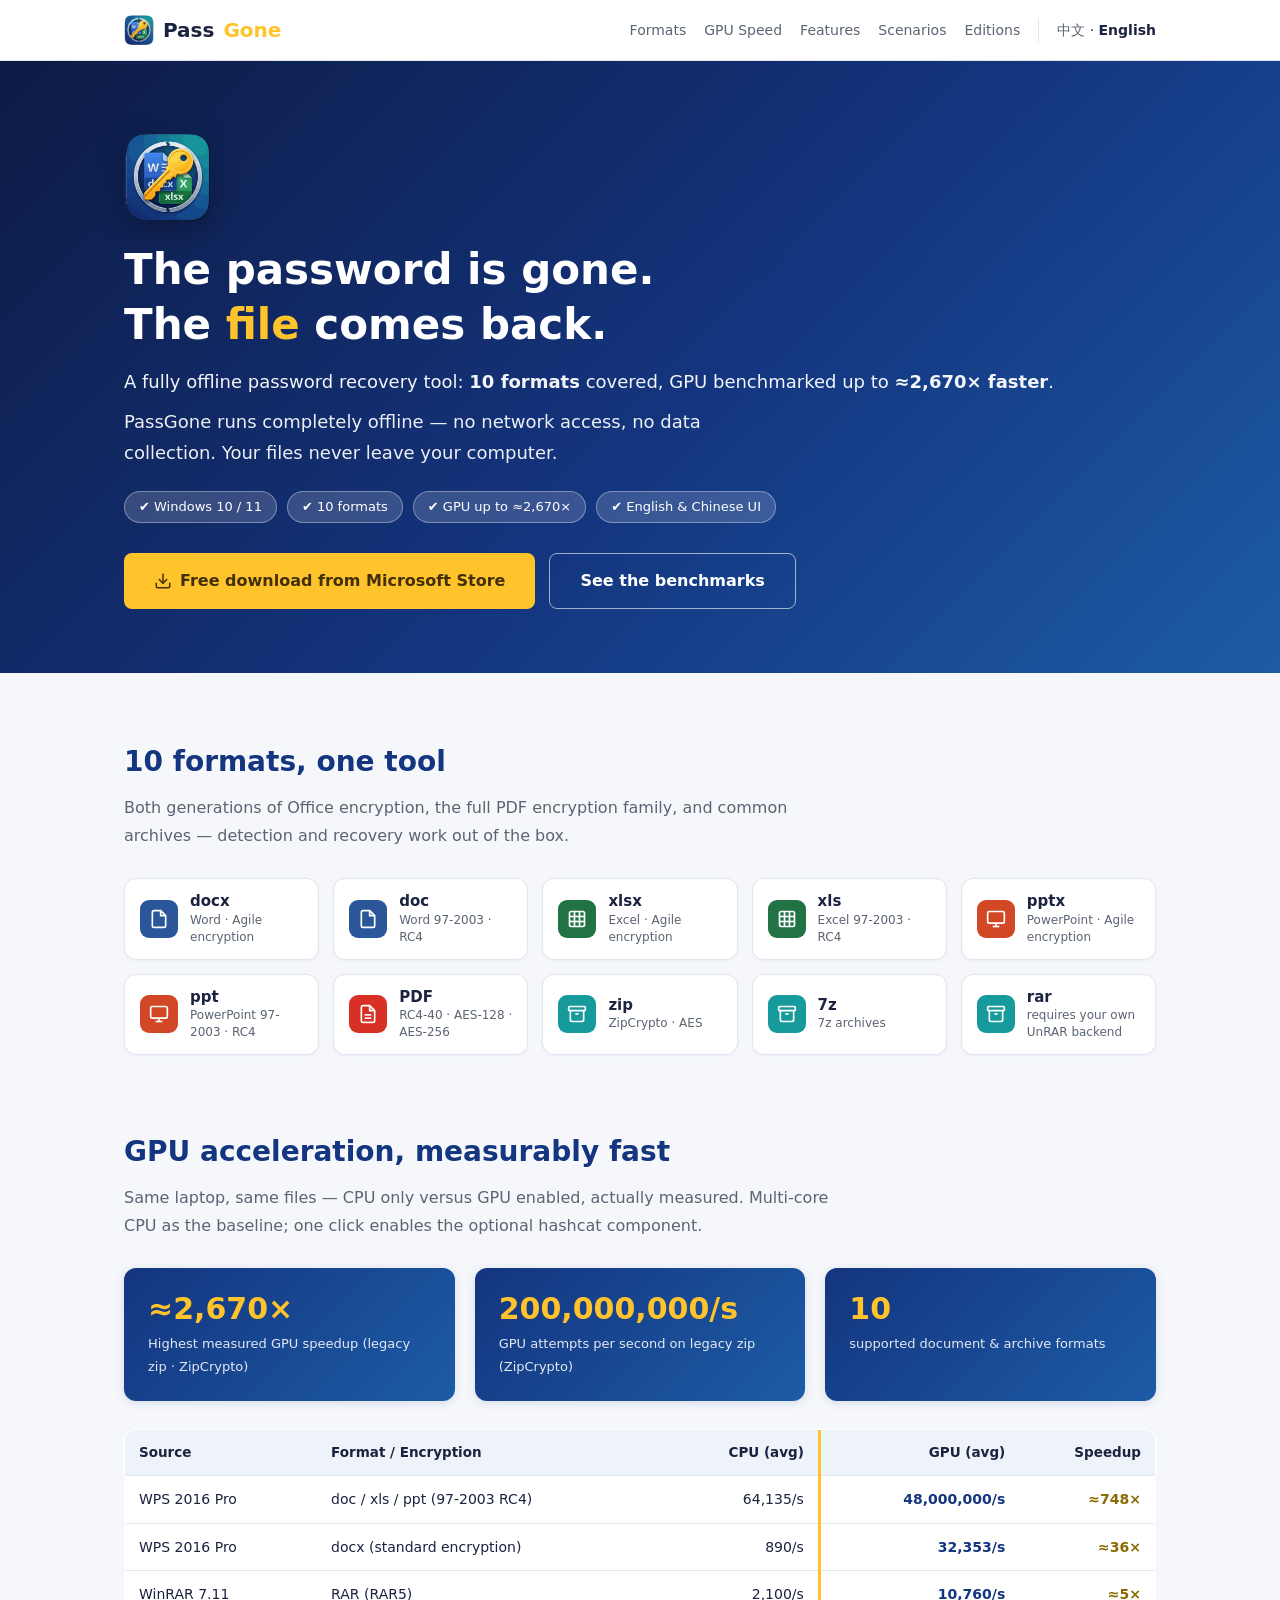
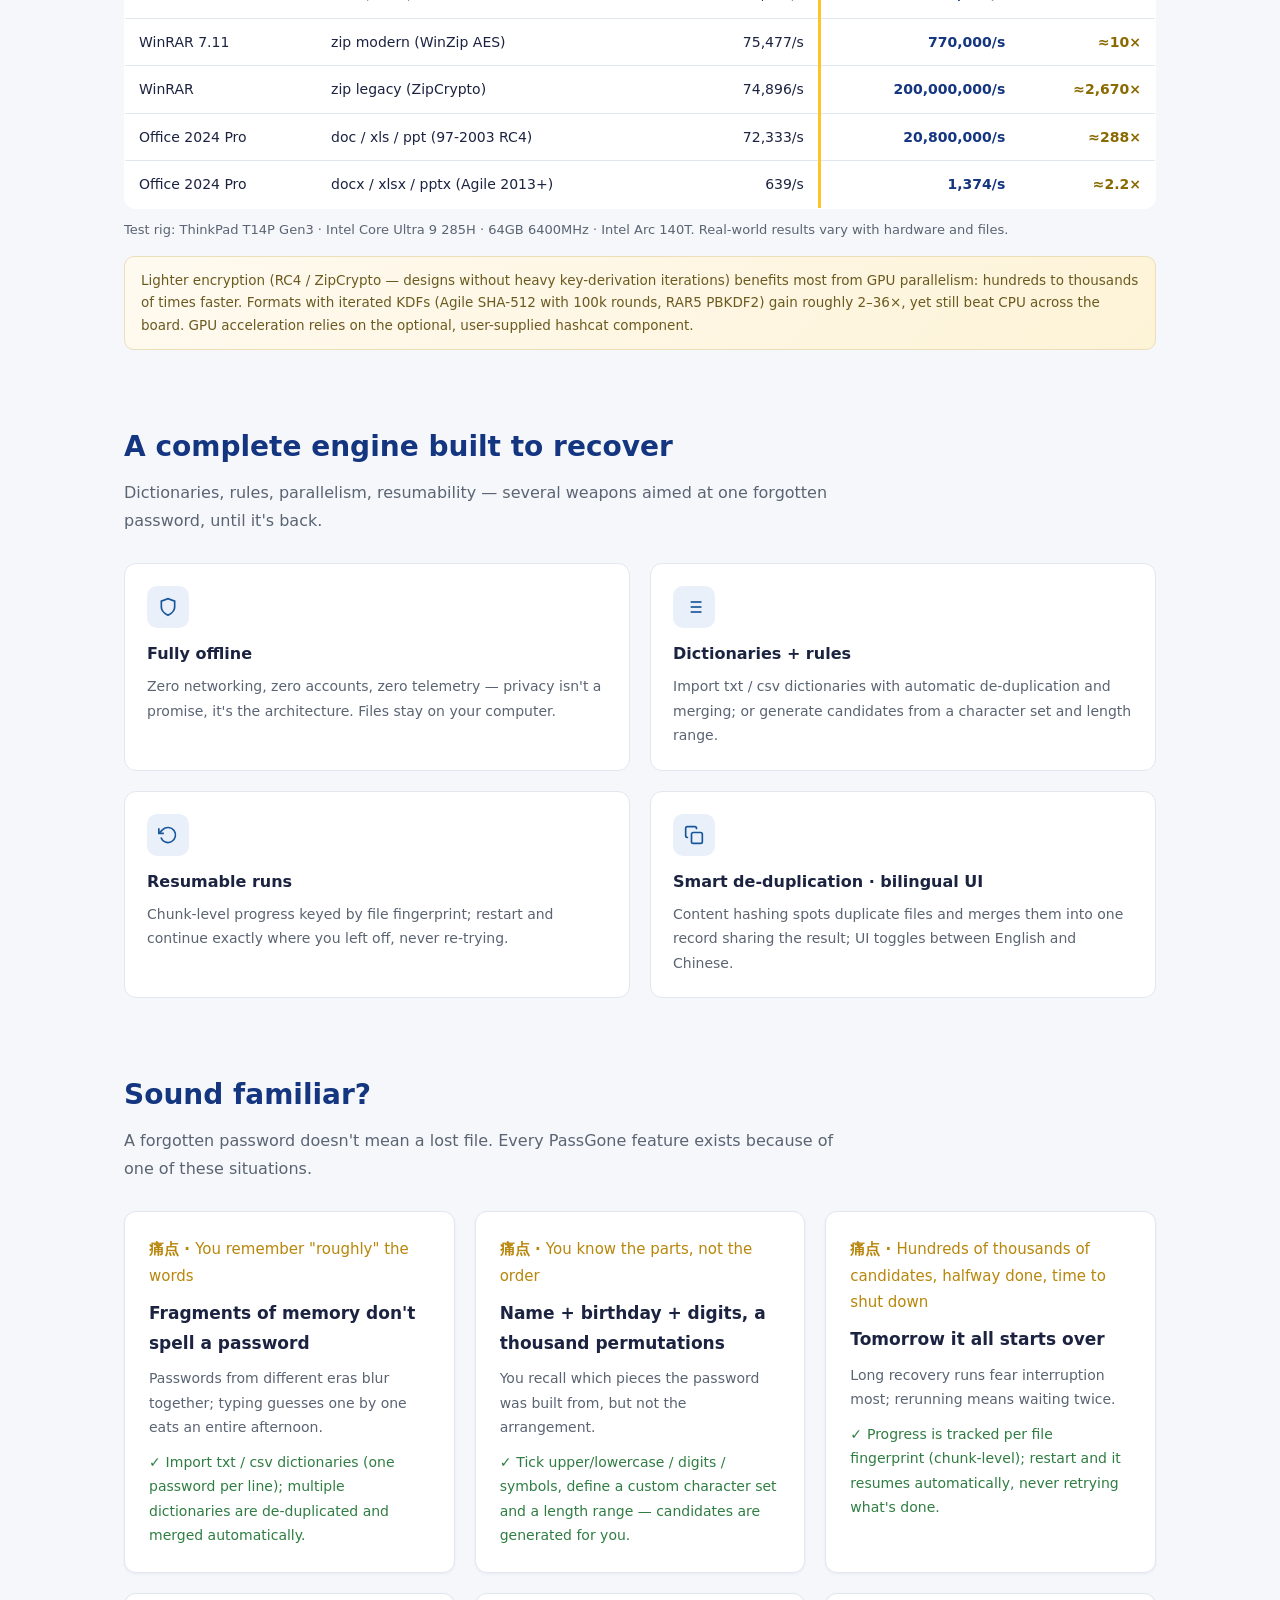
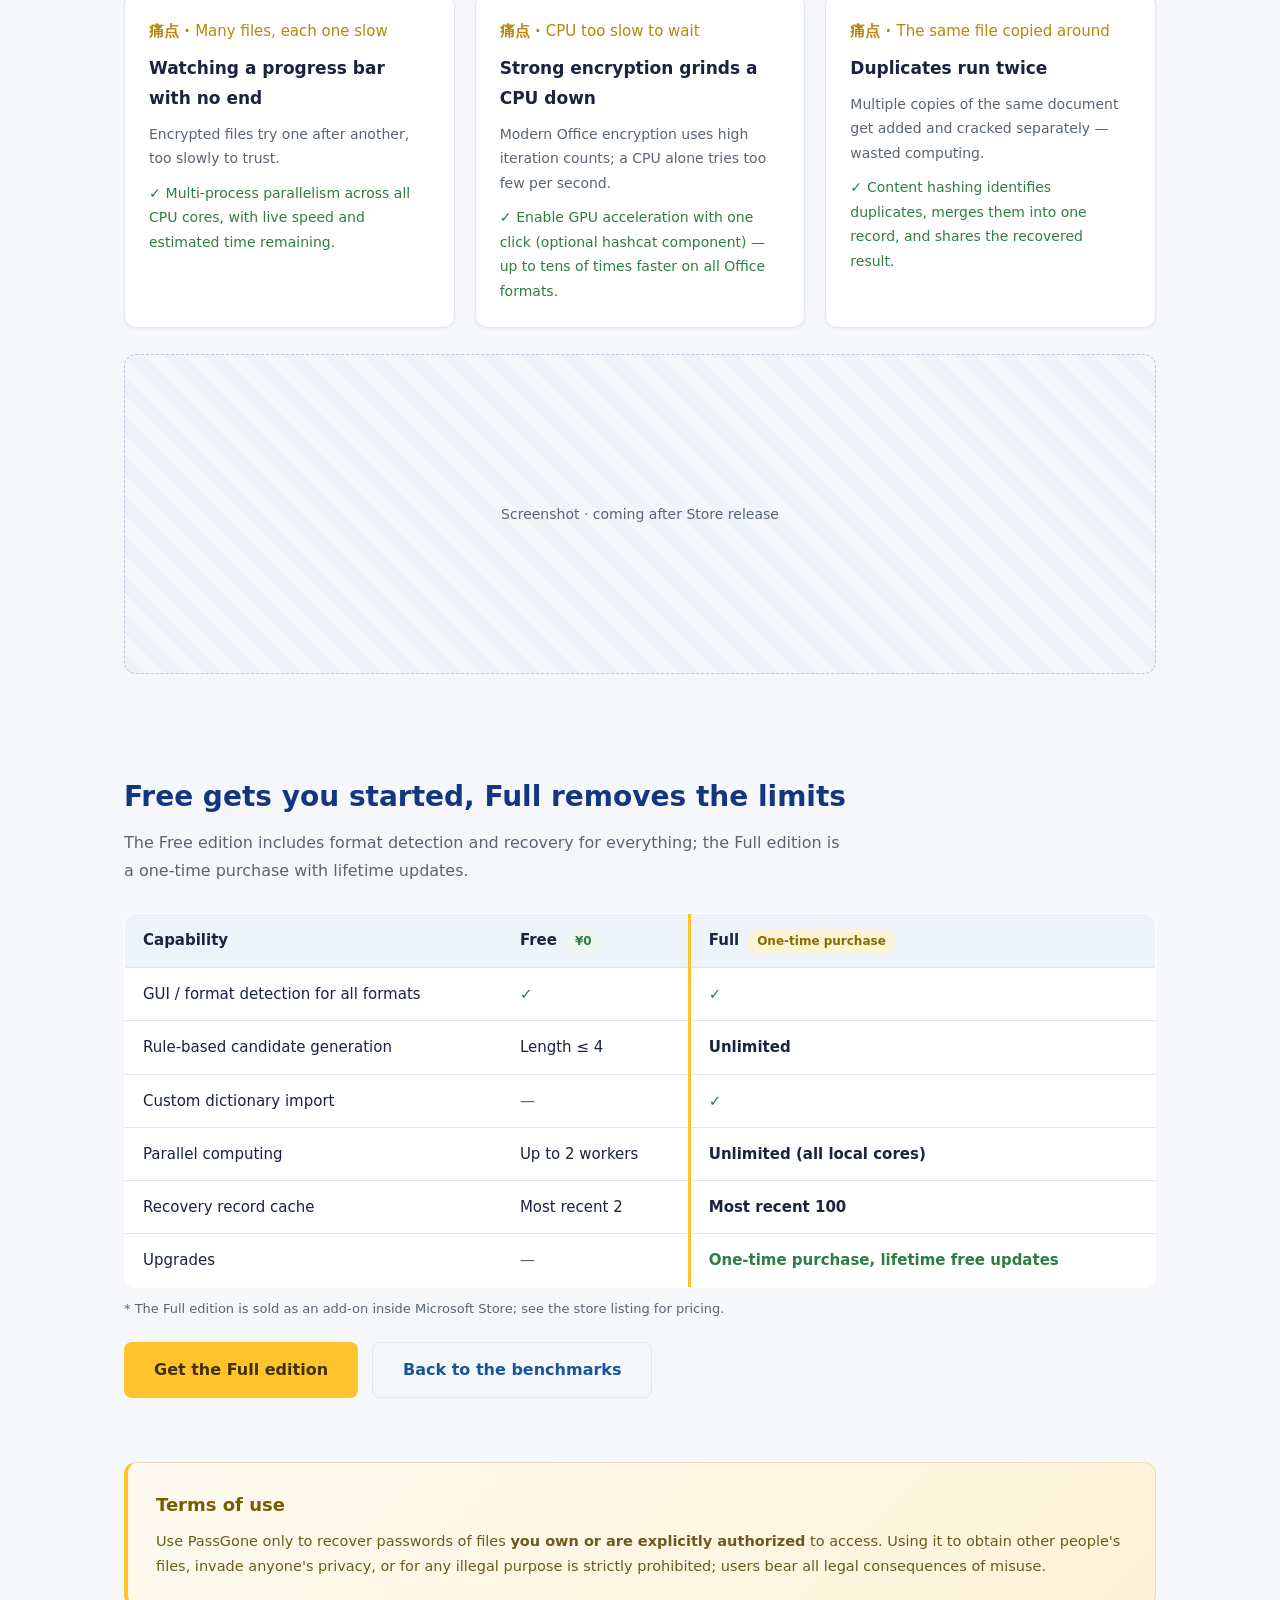
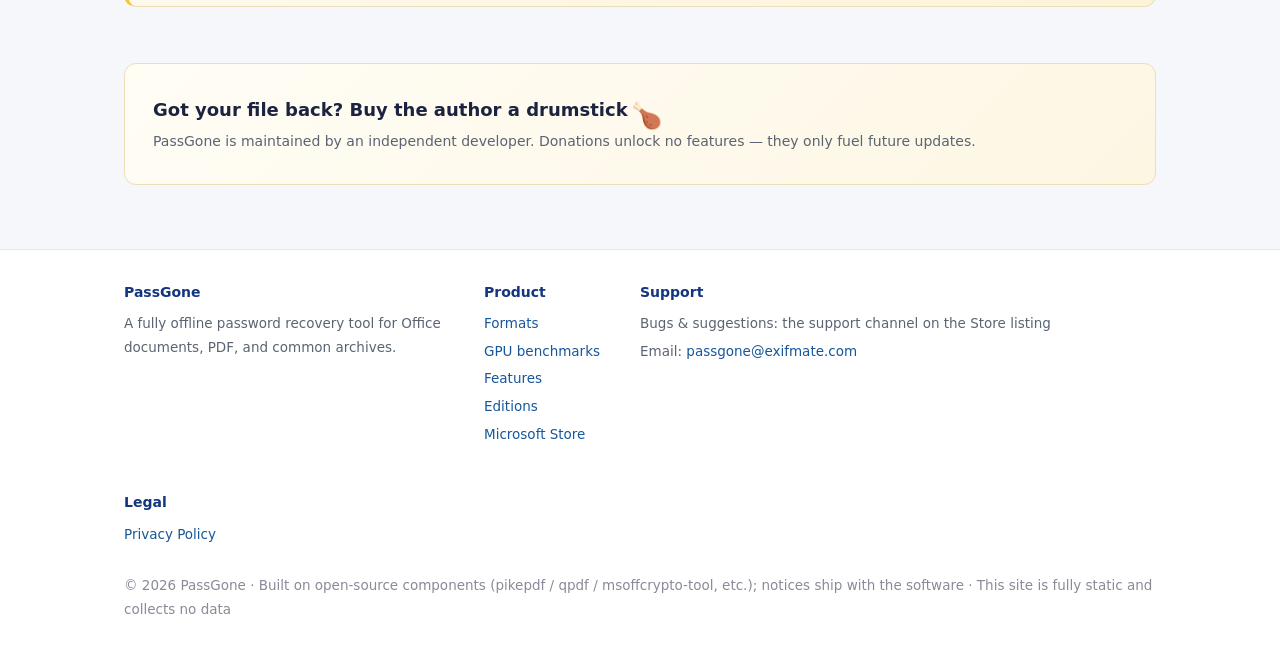
==== commit 0929b44d: "v1.1.2" ====
--- a/en/index.html
+++ b/en/index.html
@@ -132,13 +132,13 @@
         <tr><th>Source</th><th>Format / Encryption</th><th class="num">CPU (avg)</th><th class="num col-gpu-h">GPU (avg)</th><th class="num">Speedup</th></tr>
       </thead>
       <tbody>
-        <tr><td>WPS 2016 Pro</td><td>doc (97-2003 RC4)</td><td class="num">64,135/s</td><td class="num col-gpu">48,000,000/s</td><td class="num spd">≈748×</td></tr>
+        <tr><td>WPS 2016 Pro</td><td>doc / xls / ppt (97-2003 RC4)</td><td class="num">64,135/s</td><td class="num col-gpu">48,000,000/s</td><td class="num spd">≈748×</td></tr>
         <tr><td>WPS 2016 Pro</td><td>docx (standard encryption)</td><td class="num">890/s</td><td class="num col-gpu">32,353/s</td><td class="num spd">≈36×</td></tr>
         <tr><td>WinRAR 7.11</td><td>RAR (RAR5)</td><td class="num">2,100/s</td><td class="num col-gpu">10,760/s</td><td class="num spd">≈5×</td></tr>
         <tr><td>WinRAR 7.11</td><td>zip modern (WinZip AES)</td><td class="num">75,477/s</td><td class="num col-gpu">770,000/s</td><td class="num spd">≈10×</td></tr>
         <tr><td>WinRAR</td><td>zip legacy (ZipCrypto)</td><td class="num">74,896/s</td><td class="num col-gpu">200,000,000/s</td><td class="num spd">≈2,670×</td></tr>
-        <tr><td>Word 2024</td><td>doc (97-2003 RC4)</td><td class="num">72,333/s</td><td class="num col-gpu">20,800,000/s</td><td class="num spd">≈288×</td></tr>
-        <tr><td>Word 2024</td><td>docx (Agile 2013+)</td><td class="num">639/s</td><td class="num col-gpu">1,374/s</td><td class="num spd">≈2.2×</td></tr>
+        <tr><td>Office 2024 Pro</td><td>doc / xls / ppt (97-2003 RC4)</td><td class="num">72,333/s</td><td class="num col-gpu">20,800,000/s</td><td class="num spd">≈288×</td></tr>
+        <tr><td>Office 2024 Pro</td><td>docx / xlsx / pptx (Agile 2013+)</td><td class="num">639/s</td><td class="num col-gpu">1,374/s</td><td class="num spd">≈2.2×</td></tr>
       </tbody>
     </table>
     </div>
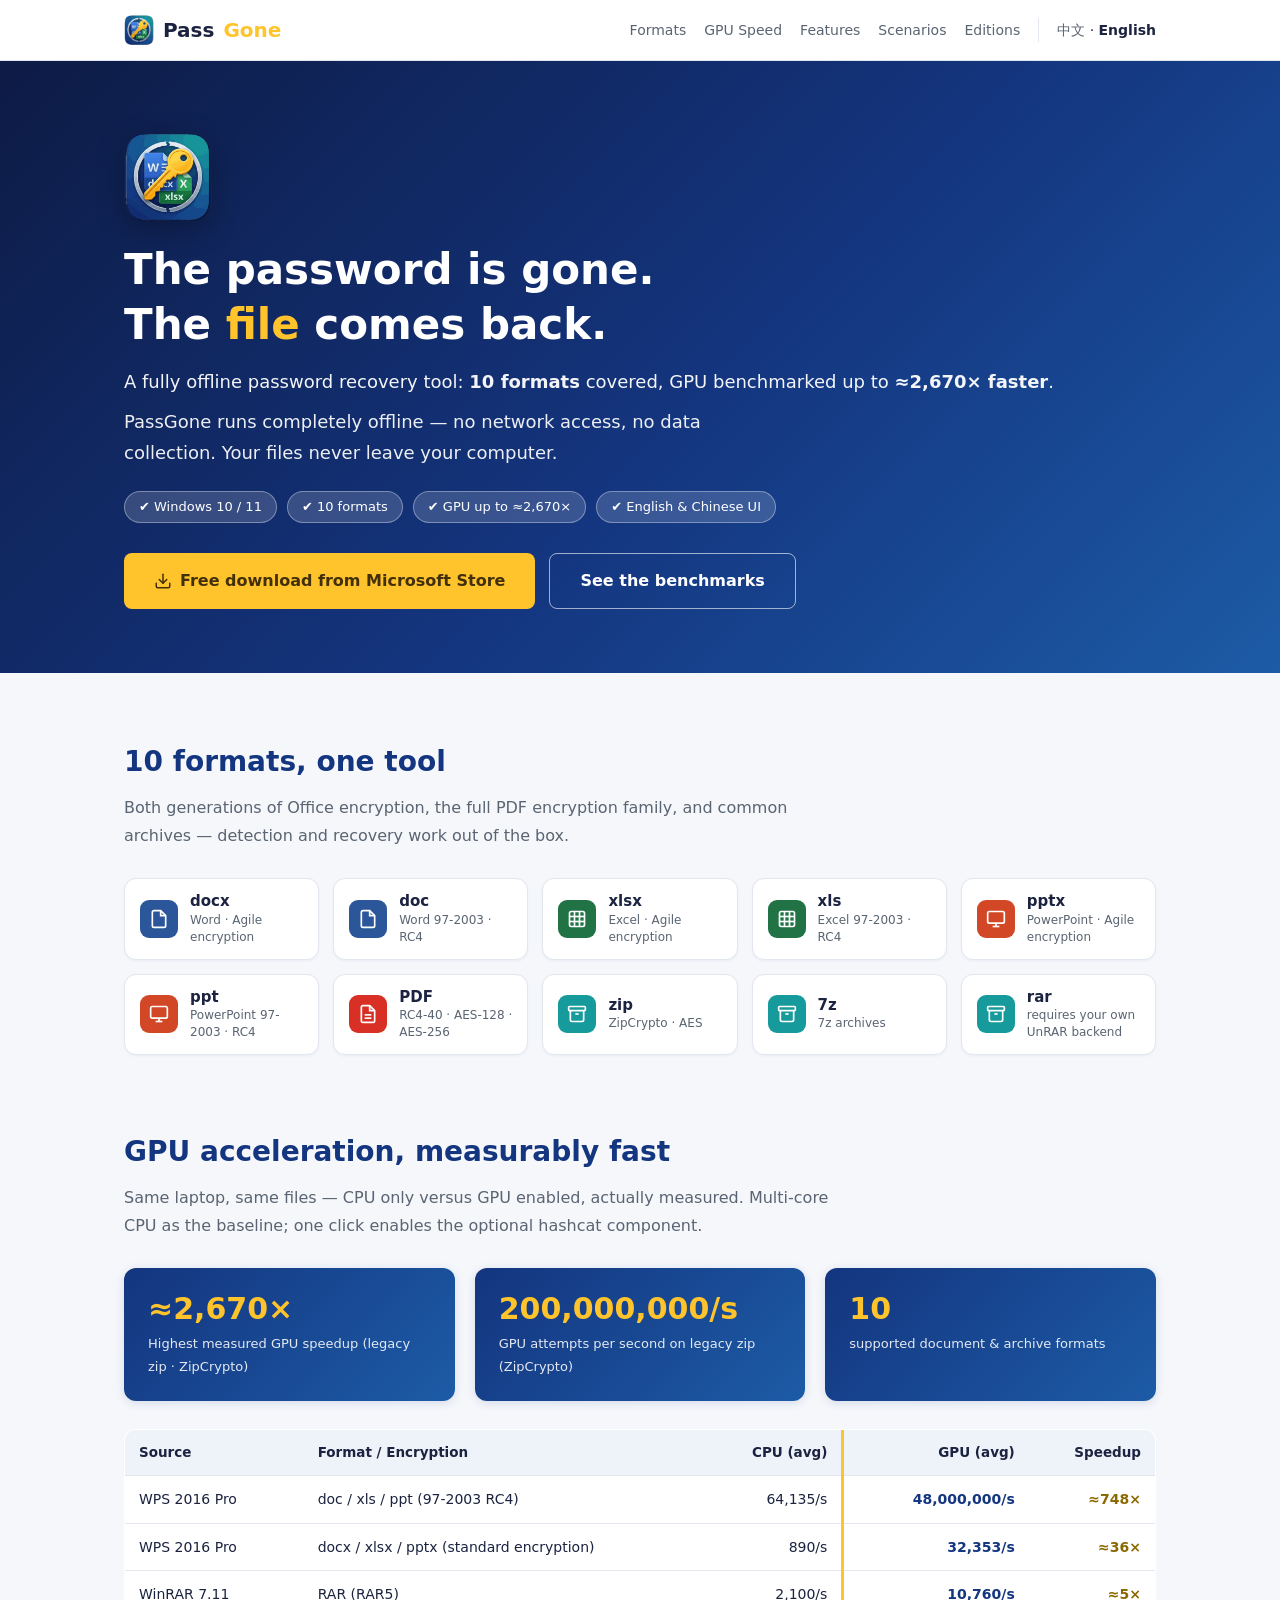
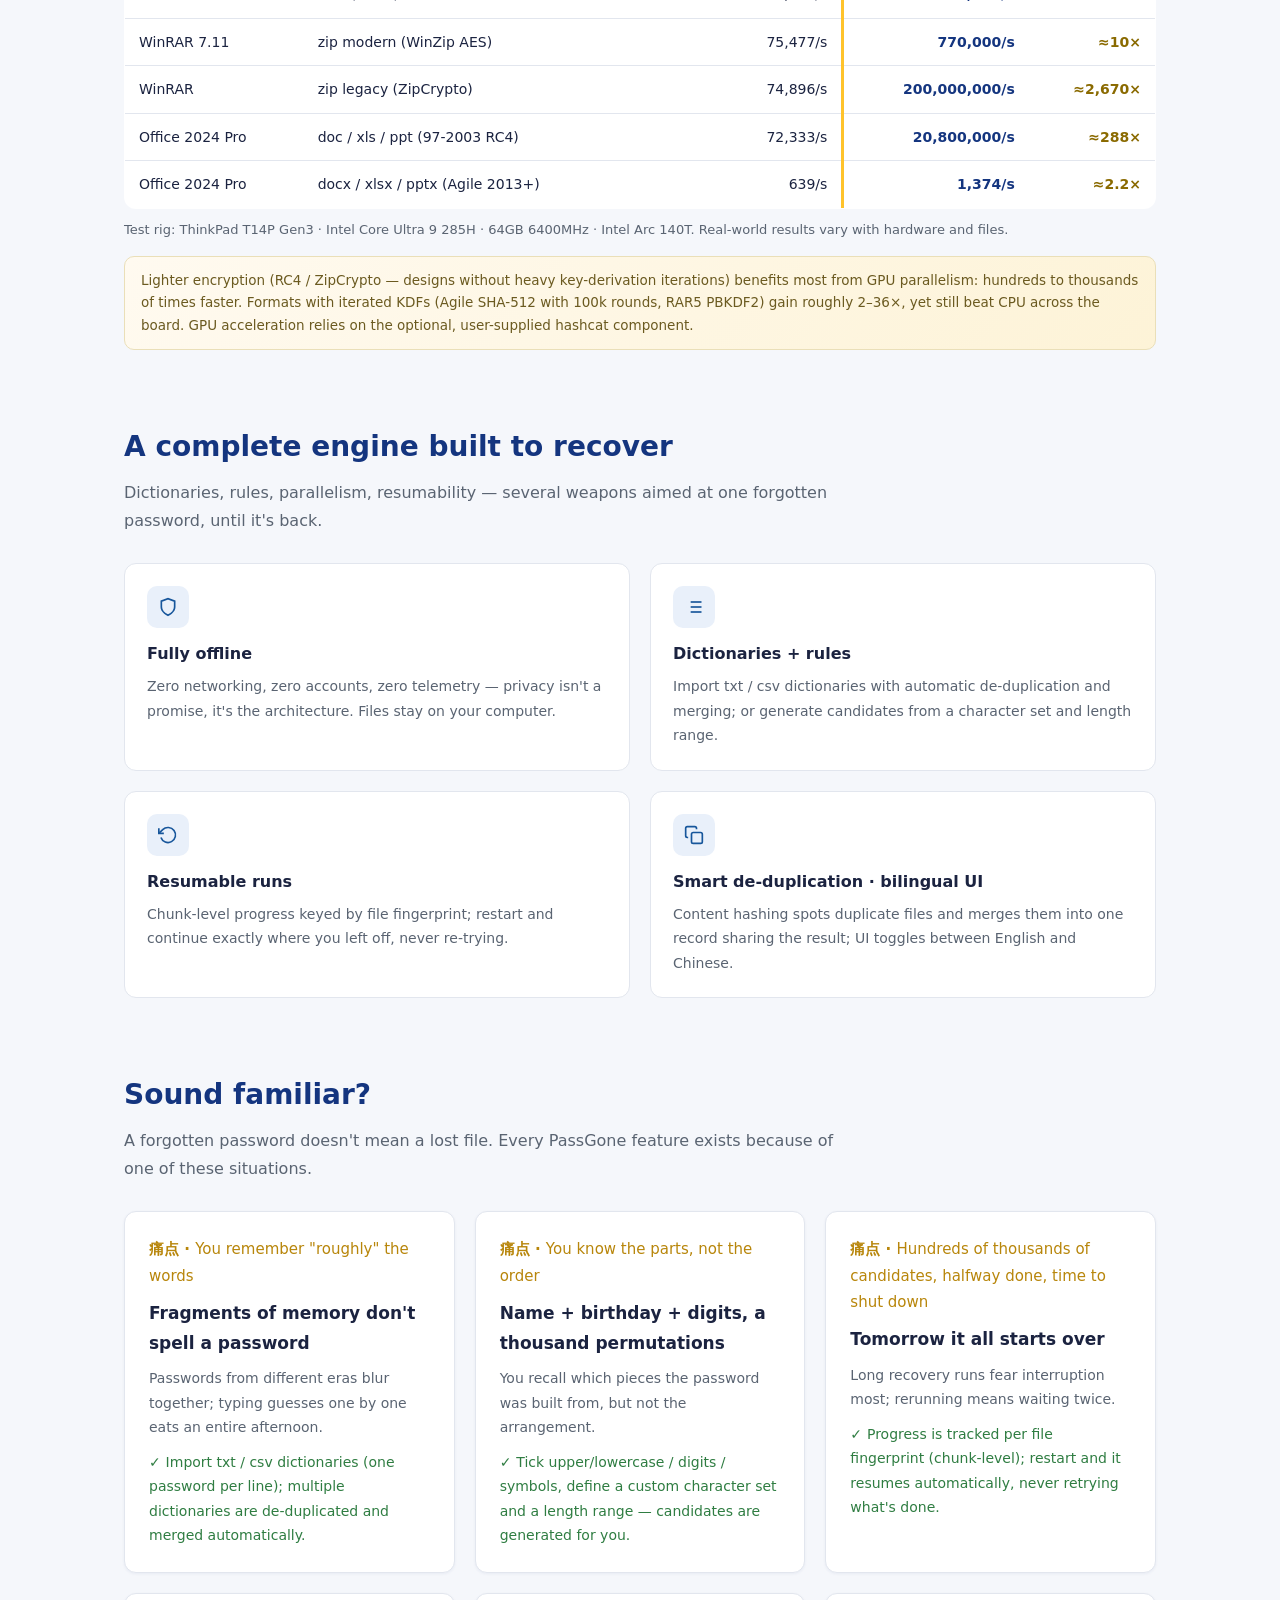
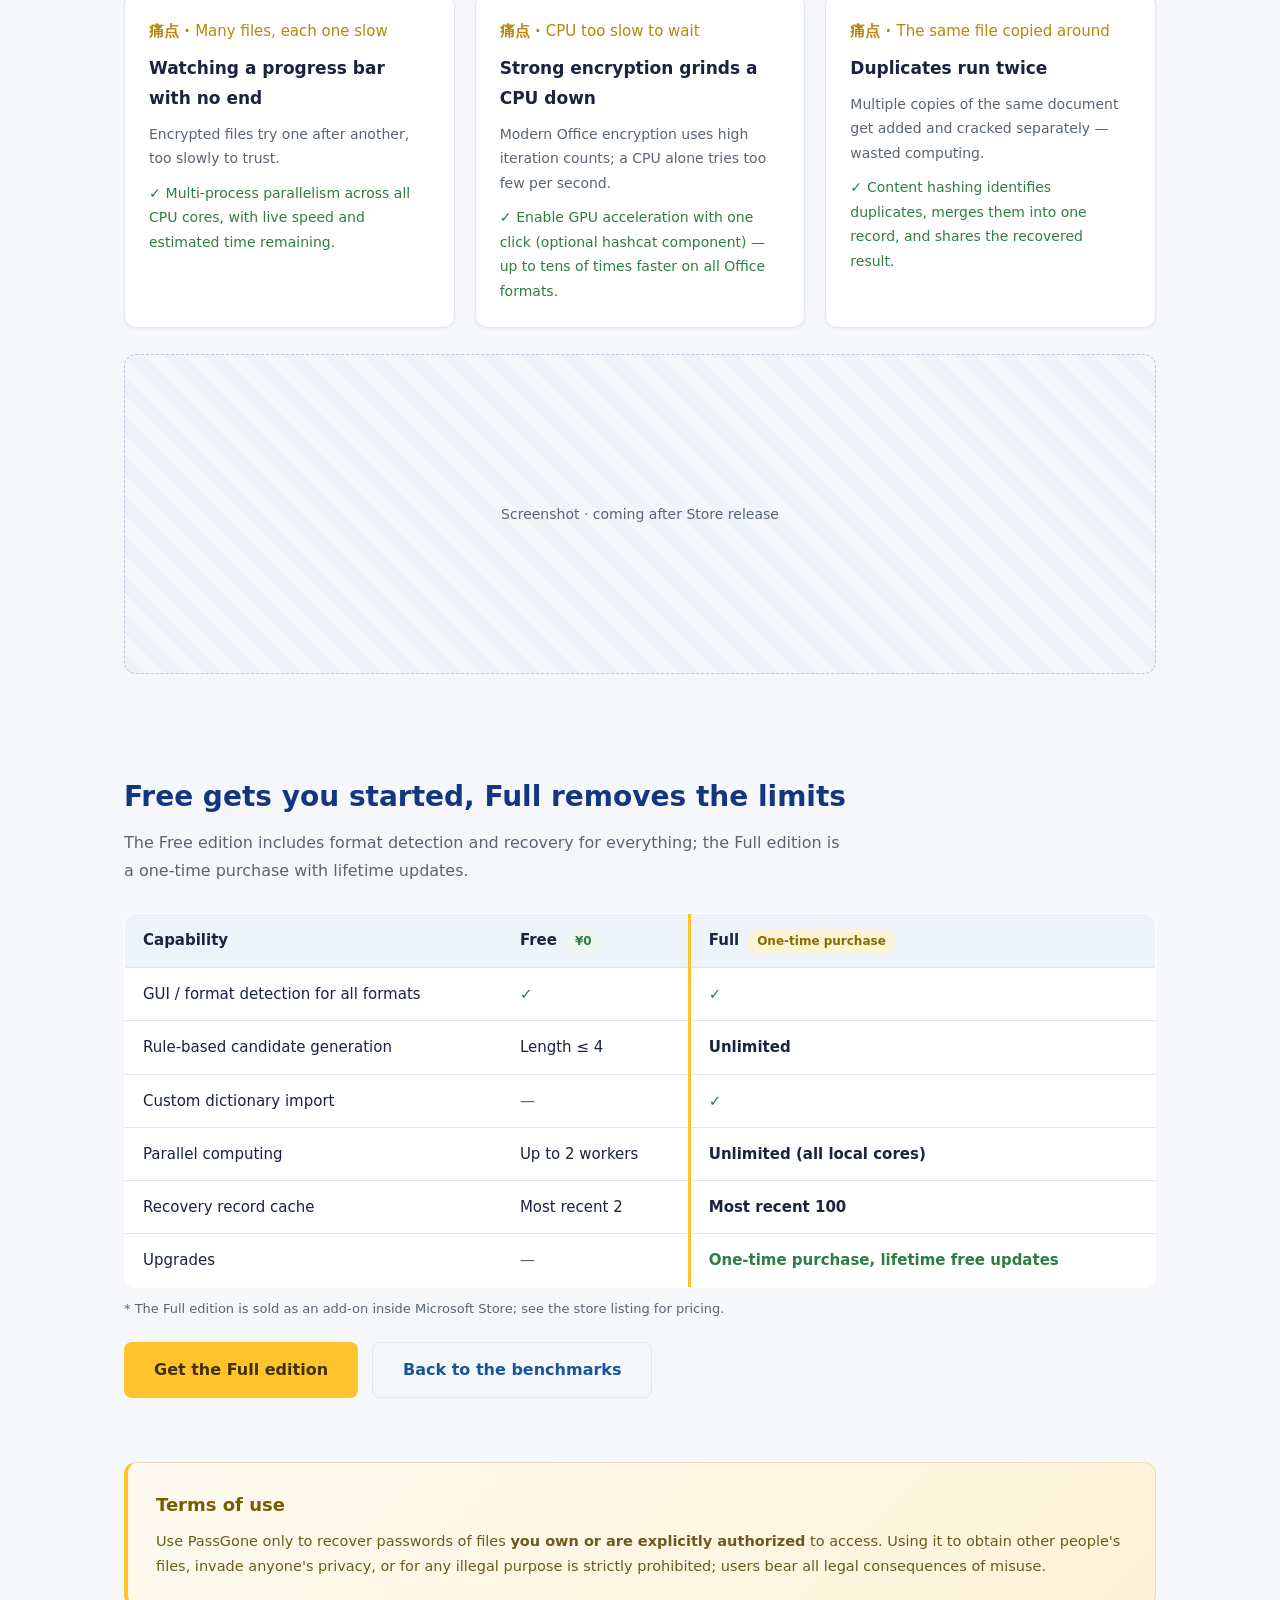
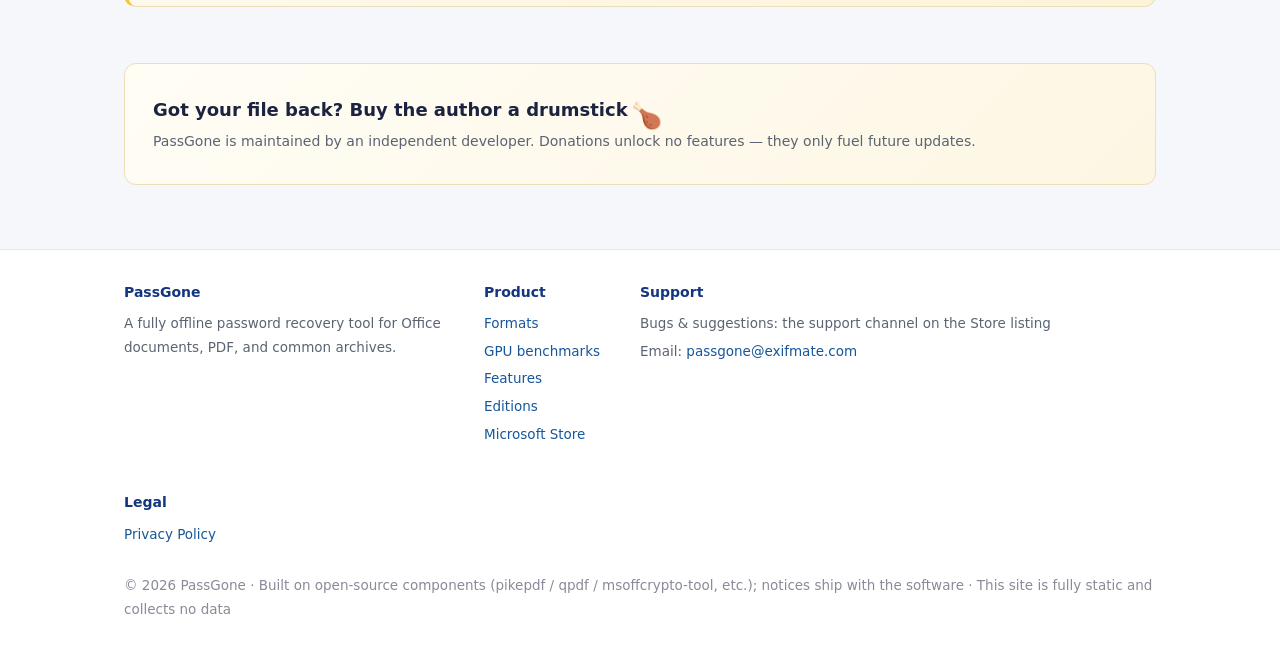
==== commit 9d3e0e96: "v1.1.3" ====
--- a/en/index.html
+++ b/en/index.html
@@ -133,7 +133,7 @@
       </thead>
       <tbody>
         <tr><td>WPS 2016 Pro</td><td>doc / xls / ppt (97-2003 RC4)</td><td class="num">64,135/s</td><td class="num col-gpu">48,000,000/s</td><td class="num spd">≈748×</td></tr>
-        <tr><td>WPS 2016 Pro</td><td>docx (standard encryption)</td><td class="num">890/s</td><td class="num col-gpu">32,353/s</td><td class="num spd">≈36×</td></tr>
+        <tr><td>WPS 2016 Pro</td><td>docx / xlsx / pptx (standard encryption)</td><td class="num">890/s</td><td class="num col-gpu">32,353/s</td><td class="num spd">≈36×</td></tr>
         <tr><td>WinRAR 7.11</td><td>RAR (RAR5)</td><td class="num">2,100/s</td><td class="num col-gpu">10,760/s</td><td class="num spd">≈5×</td></tr>
         <tr><td>WinRAR 7.11</td><td>zip modern (WinZip AES)</td><td class="num">75,477/s</td><td class="num col-gpu">770,000/s</td><td class="num spd">≈10×</td></tr>
         <tr><td>WinRAR</td><td>zip legacy (ZipCrypto)</td><td class="num">74,896/s</td><td class="num col-gpu">200,000,000/s</td><td class="num spd">≈2,670×</td></tr>
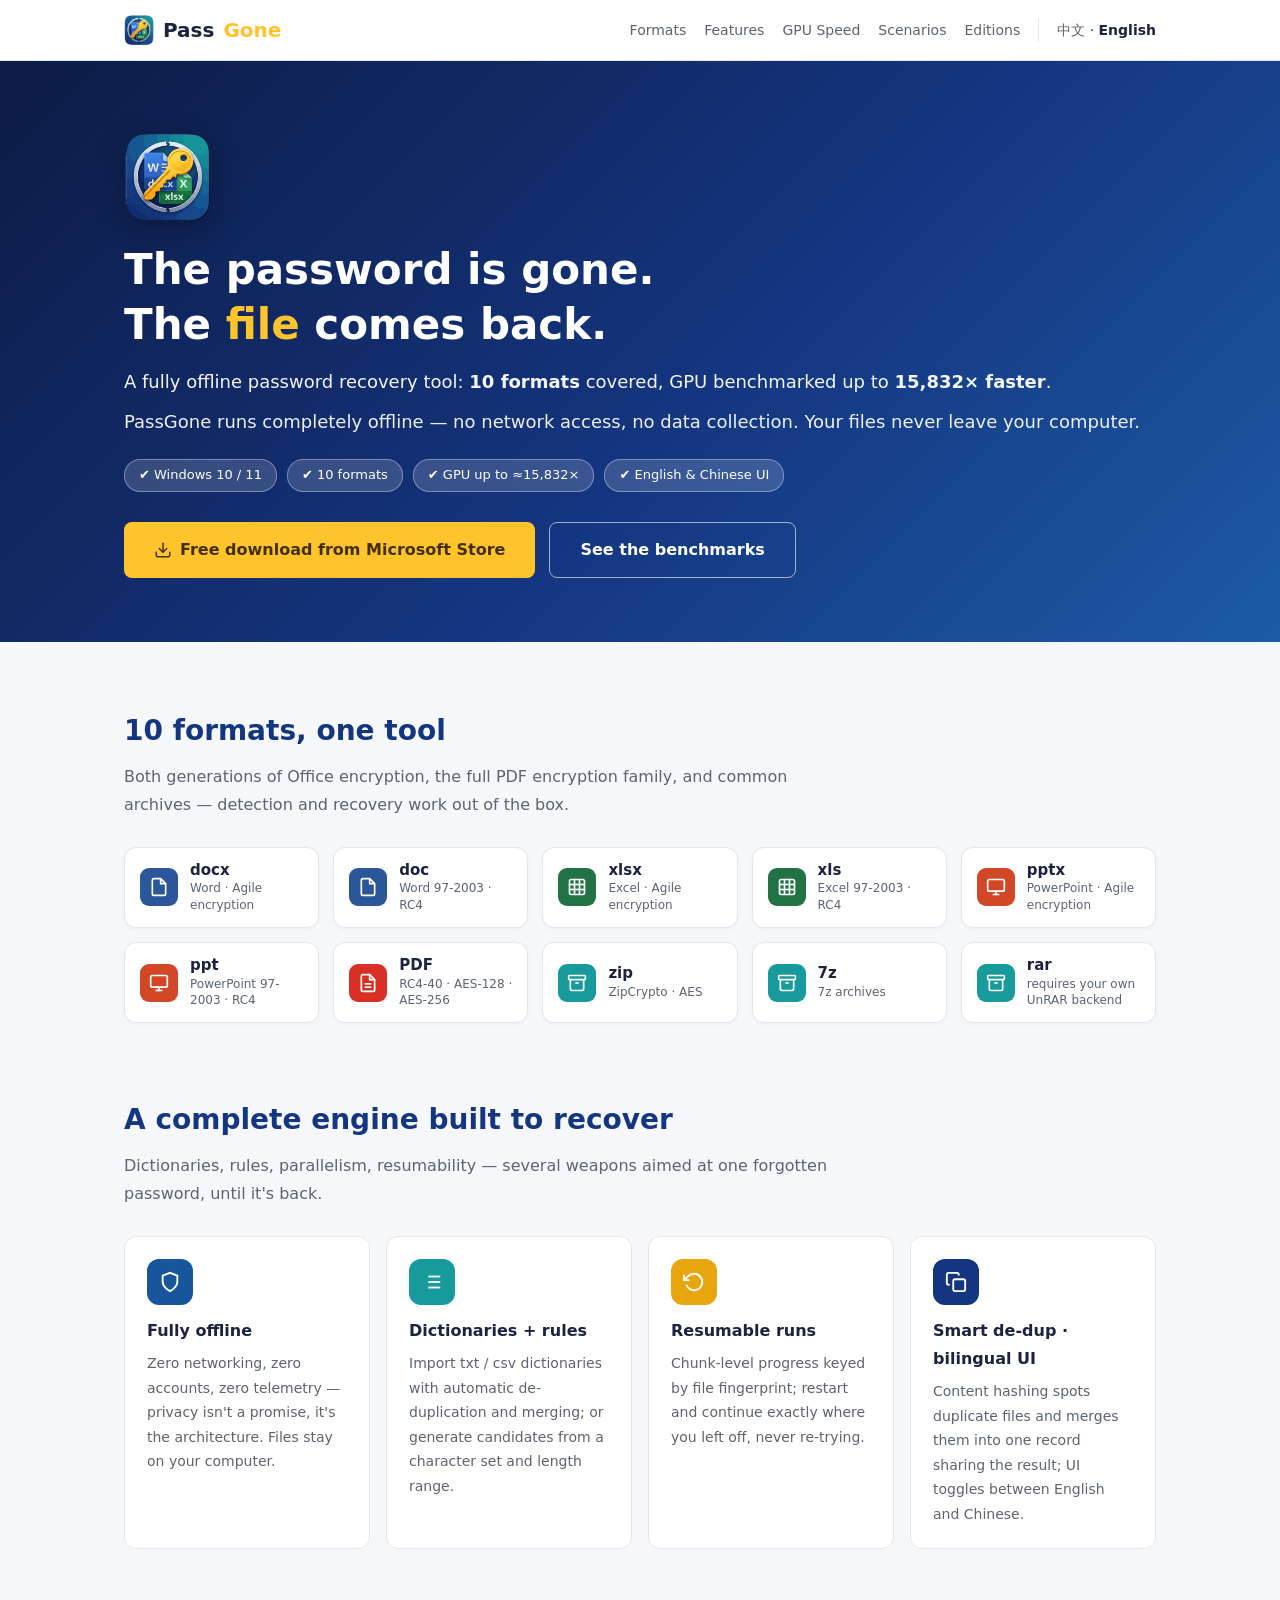
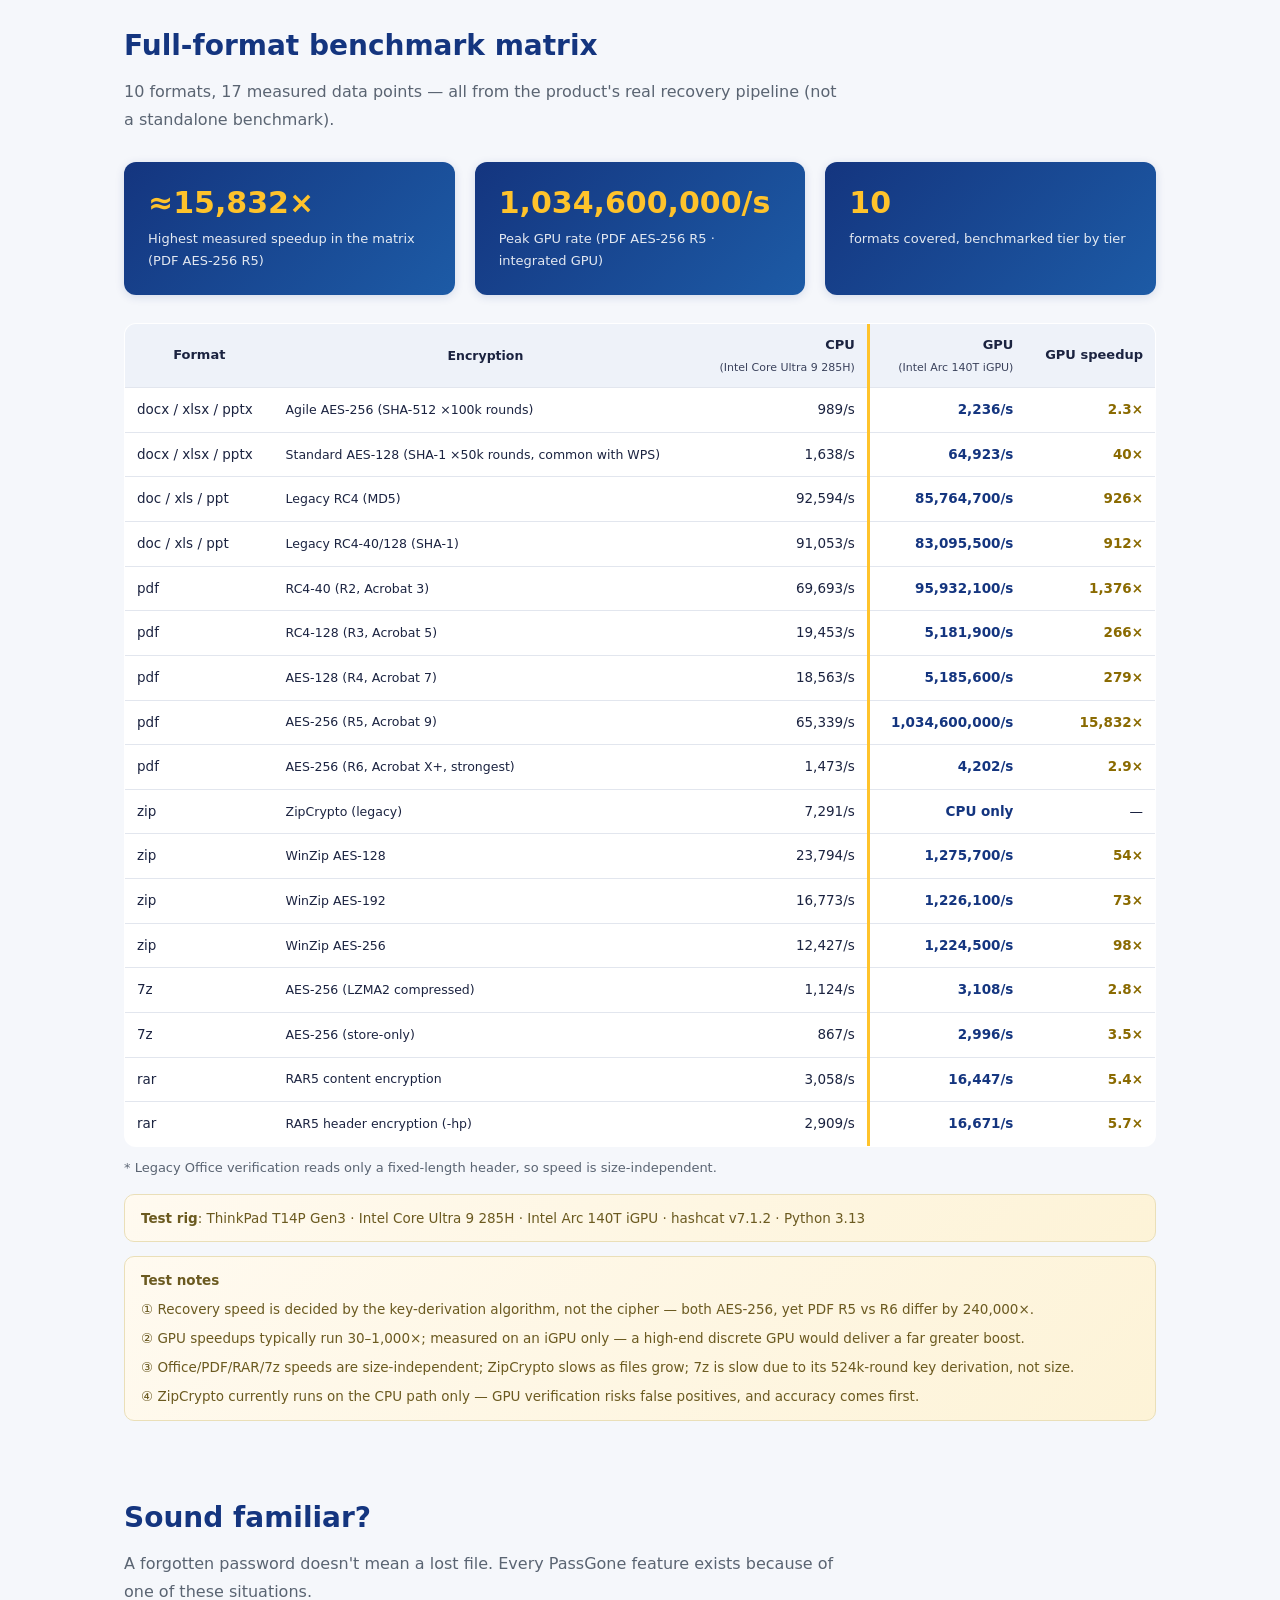
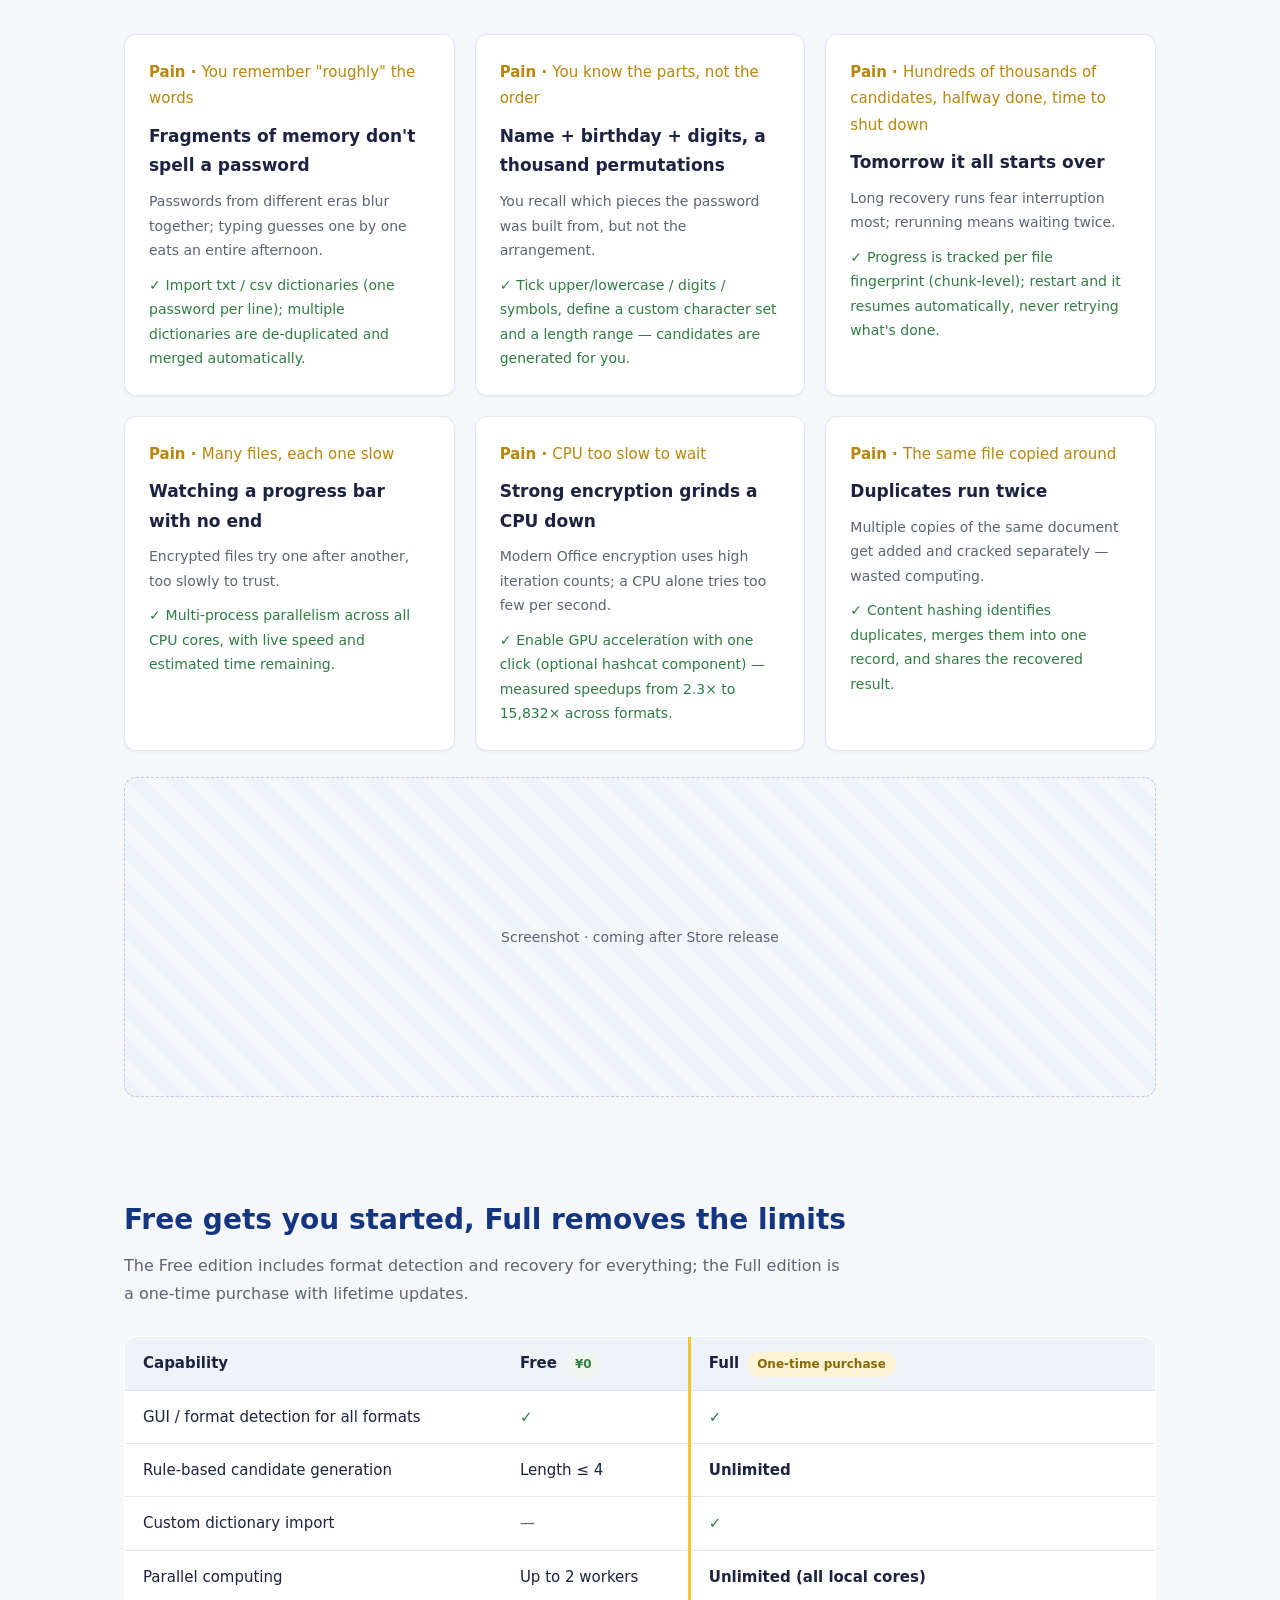
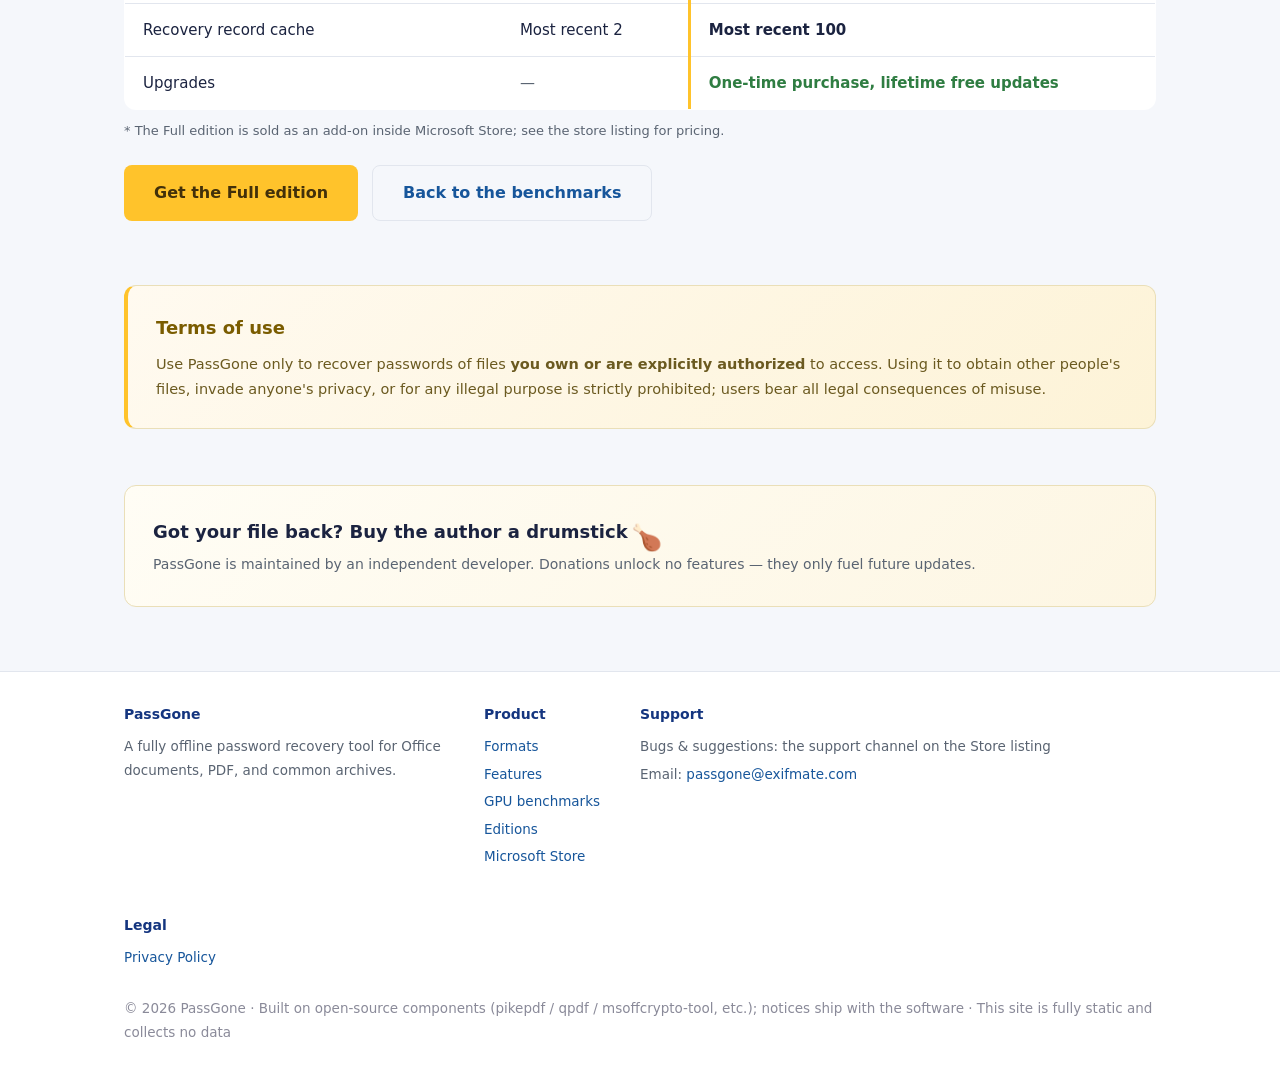
==== commit 57c0df89: "v1.2.0" ====
--- a/en/index.html
+++ b/en/index.html
@@ -6,12 +6,12 @@
 <link rel="icon" href="/favicon.ico" sizes="48x48">
 <link rel="icon" type="image/png" sizes="128x128" href="/favicon.png">
 <link rel="apple-touch-icon" href="/apple-touch-icon.png">
-<meta name="description" content="PassGone — a fully offline password recovery tool for Windows. 10 formats: every version of Office, PDF, and zip/7z/rar; GPU benchmarked up to ≈2,670× faster, 200 million attempts/sec on legacy zip.">
+<meta name="description" content="PassGone — a fully offline password recovery tool for Windows. 10 formats: every version of Office, PDF, and zip/7z/rar; GPU benchmarked up to 15,832× faster, peak over 1 billion attempts/sec.">
 <meta property="og:title" content="PassGone — Forgotten password, recovered file">
-<meta property="og:description" content="10 formats · GPU benchmarked up to ≈2,670× · 200,000,000 attempts/sec on legacy zip. Fully offline password recovery for Office / PDF / archives.">
+<meta property="og:description" content="10 formats · GPU benchmarked up to ≈15,832× · peak over 1 billion attempts/sec. Fully offline password recovery for Office / PDF / archives.">
 <meta property="og:type" content="website">
 <meta property="og:url" content="https://passgone.exifmate.com/en/">
-<title>PassGone — Document Password Recovery | 10 Formats · GPU up to ≈2,670×</title>
+<title>PassGone — Document Password Recovery | 10 Formats · GPU up to ≈15,832×</title>
 <link rel="canonical" href="https://passgone.exifmate.com/en/">
 <link rel="alternate" hreflang="zh-CN" href="https://passgone.exifmate.com/">
 <link rel="alternate" hreflang="en" href="https://passgone.exifmate.com/en/">
@@ -36,8 +36,8 @@
     <a class="brand" href="/en/"><img src="/assets/img/logo.png" alt="PassGone">Pass<span class="dot">Gone</span></a>
     <div class="nav-links">
       <a class="hide-sm" href="#formats">Formats</a>
+      <a class="hide-sm" href="#features">Features</a>
       <a class="hide-sm" href="#speed">GPU Speed</a>
-      <a class="hide-sm" href="#features">Features</a>
       <a class="hide-sm" href="#pain">Scenarios</a>
       <a class="hide-sm" href="#compare">Editions</a>
       <span class="lang-switch"><a href="/" hreflang="zh-CN" lang="zh-CN">中文</a> · <b>English</b></span>
@@ -49,12 +49,12 @@
   <div class="container">
     <img class="hero-logo" src="/assets/img/logo.png" alt="PassGone">
     <h1>The password is gone.<br>The <span class="key">file</span> comes back.</h1>
-    <p class="pitch">A fully offline password recovery tool: <b>10 formats</b> covered, GPU benchmarked up to <b>≈2,670× faster</b>.</p>
+    <p class="pitch">A fully offline password recovery tool: <b>10 formats</b> covered, GPU benchmarked up to <b>15,832× faster</b>.</p>
     <p class="sub">PassGone runs completely offline — no network access, no data collection. Your files never leave your computer.</p>
     <div class="platform-pills">
       <span class="pill">✔ Windows 10 / 11</span>
       <span class="pill">✔ 10 formats</span>
-      <span class="pill">✔ GPU up to ≈2,670×</span>
+      <span class="pill">✔ GPU up to ≈15,832×</span>
       <span class="pill">✔ English &amp; Chinese UI</span>
     </div>
     <div class="btn-row">
@@ -117,60 +117,79 @@
     </div>
   </section>
 
-  <!-- ============ GPU benchmarks ============ -->
-  <section class="block" id="speed">
-    <h2 class="title">GPU acceleration, measurably fast</h2>
-    <p class="lead">Same laptop, same files — CPU only versus GPU enabled, actually measured. Multi-core CPU as the baseline; one click enables the optional hashcat component.</p>
-    <div class="stat-cards">
-      <div class="stat"><b>≈2,670×</b><span>Highest measured GPU speedup (legacy zip · ZipCrypto)</span></div>
-      <div class="stat"><b>200,000,000/s</b><span>GPU attempts per second on legacy zip (ZipCrypto)</span></div>
-      <div class="stat"><b>10</b><span>supported document &amp; archive formats</span></div>
-    </div>
-    <div class="tbl-wrap">
-    <table class="bench">
-      <thead>
-        <tr><th>Source</th><th>Format / Encryption</th><th class="num">CPU (avg)</th><th class="num col-gpu-h">GPU (avg)</th><th class="num">Speedup</th></tr>
-      </thead>
-      <tbody>
-        <tr><td>WPS 2016 Pro</td><td>doc / xls / ppt (97-2003 RC4)</td><td class="num">64,135/s</td><td class="num col-gpu">48,000,000/s</td><td class="num spd">≈748×</td></tr>
-        <tr><td>WPS 2016 Pro</td><td>docx / xlsx / pptx (standard encryption)</td><td class="num">890/s</td><td class="num col-gpu">32,353/s</td><td class="num spd">≈36×</td></tr>
-        <tr><td>WinRAR 7.11</td><td>RAR (RAR5)</td><td class="num">2,100/s</td><td class="num col-gpu">10,760/s</td><td class="num spd">≈5×</td></tr>
-        <tr><td>WinRAR 7.11</td><td>zip modern (WinZip AES)</td><td class="num">75,477/s</td><td class="num col-gpu">770,000/s</td><td class="num spd">≈10×</td></tr>
-        <tr><td>WinRAR</td><td>zip legacy (ZipCrypto)</td><td class="num">74,896/s</td><td class="num col-gpu">200,000,000/s</td><td class="num spd">≈2,670×</td></tr>
-        <tr><td>Office 2024 Pro</td><td>doc / xls / ppt (97-2003 RC4)</td><td class="num">72,333/s</td><td class="num col-gpu">20,800,000/s</td><td class="num spd">≈288×</td></tr>
-        <tr><td>Office 2024 Pro</td><td>docx / xlsx / pptx (Agile 2013+)</td><td class="num">639/s</td><td class="num col-gpu">1,374/s</td><td class="num spd">≈2.2×</td></tr>
-      </tbody>
-    </table>
-    </div>
-    <p class="table-note">Test rig: ThinkPad T14P Gen3 · Intel Core Ultra 9 285H · 64GB 6400MHz · Intel Arc 140T. Real-world results vary with hardware and files.</p>
-    <div class="bench-note">Lighter encryption (RC4 / ZipCrypto — designs without heavy key-derivation iterations) benefits most from GPU parallelism: hundreds to thousands of times faster. Formats with iterated KDFs (Agile SHA-512 with 100k rounds, RAR5 PBKDF2) gain roughly 2–36×, yet still beat CPU across the board. GPU acceleration relies on the optional, user-supplied hashcat component.</div>
-  </section>
-
   <!-- ============ Features ============ -->
   <section class="block" id="features">
     <h2 class="title">A complete engine built to recover</h2>
     <p class="lead">Dictionaries, rules, parallelism, resumability — several weapons aimed at one forgotten password, until it's back.</p>
-    <div class="feat-grid two">
+    <div class="feat-grid four">
       <div class="feat">
-        <div class="ico"><svg width="20" height="20" viewBox="0 0 24 24" fill="none" stroke="currentColor" stroke-width="2"><path d="M12 22s8-4 8-10V5l-8-3-8 3v7c0 6 8 10 8 10z"/></svg></div>
+        <div class="ico c1"><svg width="22" height="22" viewBox="0 0 24 24" fill="none" stroke="currentColor" stroke-width="2"><path d="M12 22s8-4 8-10V5l-8-3-8 3v7c0 6 8 10 8 10z"/></svg></div>
         <h3>Fully offline</h3>
         <p>Zero networking, zero accounts, zero telemetry — privacy isn't a promise, it's the architecture. Files stay on your computer.</p>
       </div>
       <div class="feat">
-        <div class="ico"><svg width="20" height="20" viewBox="0 0 24 24" fill="none" stroke="currentColor" stroke-width="2"><line x1="8" y1="6" x2="21" y2="6"/><line x1="8" y1="12" x2="21" y2="12"/><line x1="8" y1="18" x2="21" y2="18"/><line x1="3" y1="6" x2="3.01" y2="6"/><line x1="3" y1="12" x2="3.01" y2="12"/><line x1="3" y1="18" x2="3.01" y2="18"/></svg></div>
+        <div class="ico c2"><svg width="22" height="22" viewBox="0 0 24 24" fill="none" stroke="currentColor" stroke-width="2"><line x1="8" y1="6" x2="21" y2="6"/><line x1="8" y1="12" x2="21" y2="12"/><line x1="8" y1="18" x2="21" y2="18"/><line x1="3" y1="6" x2="3.01" y2="6"/><line x1="3" y1="12" x2="3.01" y2="12"/><line x1="3" y1="18" x2="3.01" y2="18"/></svg></div>
         <h3>Dictionaries + rules</h3>
         <p>Import txt / csv dictionaries with automatic de-duplication and merging; or generate candidates from a character set and length range.</p>
       </div>
       <div class="feat">
-        <div class="ico"><svg width="20" height="20" viewBox="0 0 24 24" fill="none" stroke="currentColor" stroke-width="2"><polyline points="1 4 1 10 7 10"/><path d="M3.51 15a9 9 0 1 0 2.13-9.36L1 10"/></svg></div>
+        <div class="ico c3"><svg width="22" height="22" viewBox="0 0 24 24" fill="none" stroke="currentColor" stroke-width="2"><polyline points="1 4 1 10 7 10"/><path d="M3.51 15a9 9 0 1 0 2.13-9.36L1 10"/></svg></div>
         <h3>Resumable runs</h3>
         <p>Chunk-level progress keyed by file fingerprint; restart and continue exactly where you left off, never re-trying.</p>
       </div>
       <div class="feat">
-        <div class="ico"><svg width="20" height="20" viewBox="0 0 24 24" fill="none" stroke="currentColor" stroke-width="2"><rect x="9" y="9" width="13" height="13" rx="2"/><path d="M5 15H4a2 2 0 0 1-2-2V4a2 2 0 0 1 2-2h9a2 2 0 0 1 2 2v1"/></svg></div>
-        <h3>Smart de-duplication · bilingual UI</h3>
+        <div class="ico c4"><svg width="22" height="22" viewBox="0 0 24 24" fill="none" stroke="currentColor" stroke-width="2"><rect x="9" y="9" width="13" height="13" rx="2"/><path d="M5 15H4a2 2 0 0 1-2-2V4a2 2 0 0 1 2-2h9a2 2 0 0 1 2 2v1"/></svg></div>
+        <h3>Smart de-dup · bilingual UI</h3>
         <p>Content hashing spots duplicate files and merges them into one record sharing the result; UI toggles between English and Chinese.</p>
       </div>
+    </div>
+  </section>
+
+  <!-- ============ GPU benchmarks ============ -->
+  <section class="block" id="speed">
+    <h2 class="title">Full-format benchmark matrix</h2>
+    <p class="lead">10 formats, 17 measured data points — all from the product's real recovery pipeline (not a standalone benchmark).</p>
+    <div class="stat-cards">
+      <div class="stat"><b>≈15,832×</b><span>Highest measured speedup in the matrix (PDF AES-256 R5)</span></div>
+      <div class="stat"><b>1,034,600,000/s</b><span>Peak GPU rate (PDF AES-256 R5 · integrated GPU)</span></div>
+      <div class="stat"><b>10</b><span>formats covered, benchmarked tier by tier</span></div>
+    </div>
+    <div class="tbl-wrap">
+    <table class="bench">
+      <thead>
+        <tr><th>Format</th><th>Encryption</th><th class="num">CPU<span class="th-sub">(Intel Core Ultra 9 285H)</span></th><th class="num col-gpu-h">GPU<span class="th-sub">(Intel Arc 140T iGPU)</span></th><th class="num">GPU speedup</th></tr>
+      </thead>
+      <tbody>
+        <tr><td>docx / xlsx / pptx</td><td>Agile AES-256 (SHA-512 ×100k rounds)</td><td class="num">989/s</td><td class="num col-gpu">2,236/s</td><td class="num spd">2.3×</td></tr>
+        <tr><td>docx / xlsx / pptx</td><td>Standard AES-128 (SHA-1 ×50k rounds, common with WPS)</td><td class="num">1,638/s</td><td class="num col-gpu">64,923/s</td><td class="num spd">40×</td></tr>
+        <tr><td>doc / xls / ppt</td><td>Legacy RC4 (MD5)</td><td class="num">92,594/s</td><td class="num col-gpu">85,764,700/s</td><td class="num spd">926×</td></tr>
+        <tr><td>doc / xls / ppt</td><td>Legacy RC4-40/128 (SHA-1)</td><td class="num">91,053/s</td><td class="num col-gpu">83,095,500/s</td><td class="num spd">912×</td></tr>
+        <tr><td>pdf</td><td>RC4-40 (R2, Acrobat 3)</td><td class="num">69,693/s</td><td class="num col-gpu">95,932,100/s</td><td class="num spd">1,376×</td></tr>
+        <tr><td>pdf</td><td>RC4-128 (R3, Acrobat 5)</td><td class="num">19,453/s</td><td class="num col-gpu">5,181,900/s</td><td class="num spd">266×</td></tr>
+        <tr><td>pdf</td><td>AES-128 (R4, Acrobat 7)</td><td class="num">18,563/s</td><td class="num col-gpu">5,185,600/s</td><td class="num spd">279×</td></tr>
+        <tr><td>pdf</td><td>AES-256 (R5, Acrobat 9)</td><td class="num">65,339/s</td><td class="num col-gpu">1,034,600,000/s</td><td class="num spd">15,832×</td></tr>
+        <tr><td>pdf</td><td>AES-256 (R6, Acrobat X+, strongest)</td><td class="num">1,473/s</td><td class="num col-gpu">4,202/s</td><td class="num spd">2.9×</td></tr>
+        <tr><td>zip</td><td>ZipCrypto (legacy)</td><td class="num">7,291/s</td><td class="num col-gpu">CPU only</td><td class="num">—</td></tr>
+        <tr><td>zip</td><td>WinZip AES-128</td><td class="num">23,794/s</td><td class="num col-gpu">1,275,700/s</td><td class="num spd">54×</td></tr>
+        <tr><td>zip</td><td>WinZip AES-192</td><td class="num">16,773/s</td><td class="num col-gpu">1,226,100/s</td><td class="num spd">73×</td></tr>
+        <tr><td>zip</td><td>WinZip AES-256</td><td class="num">12,427/s</td><td class="num col-gpu">1,224,500/s</td><td class="num spd">98×</td></tr>
+        <tr><td>7z</td><td>AES-256 (LZMA2 compressed)</td><td class="num">1,124/s</td><td class="num col-gpu">3,108/s</td><td class="num spd">2.8×</td></tr>
+        <tr><td>7z</td><td>AES-256 (store-only)</td><td class="num">867/s</td><td class="num col-gpu">2,996/s</td><td class="num spd">3.5×</td></tr>
+        <tr><td>rar</td><td>RAR5 content encryption</td><td class="num">3,058/s</td><td class="num col-gpu">16,447/s</td><td class="num spd">5.4×</td></tr>
+        <tr><td>rar</td><td>RAR5 header encryption (-hp)</td><td class="num">2,909/s</td><td class="num col-gpu">16,671/s</td><td class="num spd">5.7×</td></tr>
+      </tbody>
+    </table>
+    </div>
+    <p class="table-note">* Legacy Office verification reads only a fixed-length header, so speed is size-independent.</p>
+    <div class="bench-note">
+      <p><b>Test rig</b>: ThinkPad T14P Gen3 · Intel Core Ultra 9 285H · Intel Arc 140T iGPU · hashcat v7.1.2 · Python 3.13</p>
+    </div>
+    <div class="bench-note">
+      <p><b>Test notes</b></p>
+      <p>① Recovery speed is decided by the key-derivation algorithm, not the cipher — both AES-256, yet PDF R5 vs R6 differ by 240,000×.</p>
+      <p>② GPU speedups typically run 30–1,000×; measured on an iGPU only — a high-end discrete GPU would deliver a far greater boost.</p>
+      <p>③ Office/PDF/RAR/7z speeds are size-independent; ZipCrypto slows as files grow; 7z is slow due to its 524k-round key derivation, not size.</p>
+      <p>④ ZipCrypto currently runs on the CPU path only — GPU verification risks false positives, and accuracy comes first.</p>
     </div>
   </section>
 
@@ -207,7 +226,7 @@
         <div class="scene">CPU too slow to wait</div>
         <h3>Strong encryption grinds a CPU down</h3>
         <p>Modern Office encryption uses high iteration counts; a CPU alone tries too few per second.</p>
-        <p class="fix">Enable GPU acceleration with one click (optional hashcat component) — up to tens of times faster on all Office formats.</p>
+        <p class="fix">Enable GPU acceleration with one click (optional hashcat component) — measured speedups from 2.3× to 15,832× across formats.</p>
       </div>
       <div class="pain-card">
         <div class="scene">The same file copied around</div>
@@ -278,8 +297,8 @@
         <h4>Product</h4>
         <ul>
           <li><a href="#formats">Formats</a></li>
+          <li><a href="#features">Features</a></li>
           <li><a href="#speed">GPU benchmarks</a></li>
-          <li><a href="#features">Features</a></li>
           <li><a href="#compare">Editions</a></li>
           <li><a href="https://apps.microsoft.com/detail/9PNQWBH3W67T">Microsoft Store</a></li>
         </ul>
--- a/assets/style.css
+++ b/assets/style.css
@@ -43,8 +43,8 @@
 }
 .hero h1 { font-size: 42px; line-height: 1.3; margin-bottom: 14px; }
 .hero h1 .key { color: var(--gold); }
-.hero p.sub { font-size: 18px; opacity: .92; max-width: 640px; }
-.hero .pitch { font-size: 18px; margin-bottom: 8px; opacity: .95; }
+.hero p.sub { font-size: clamp(15px, 1.9vw, 18px); opacity: .92; }
+.hero .pitch { font-size: clamp(15px, 1.9vw, 18px); margin-bottom: 8px; opacity: .95; }
 .platform-pills { display: flex; gap: 10px; margin: 22px 0 30px; flex-wrap: wrap; }
 .pill {
   font-size: 13px; padding: 4px 14px; border-radius: 16px;
@@ -76,23 +76,34 @@
   padding: 24px; box-shadow: 0 1px 3px rgba(20,53,127,.06);
 }
 .pain-card .scene { font-size: 15px; color: var(--warn); margin-bottom: 10px; }
-.pain-card .scene::before { content: "痛点 · "; font-weight: 700; }
+.pain-card .scene::before { font-weight: 700; }
+html[lang="zh-CN"] .pain-card .scene::before { content: "痛点 · "; }
+html[lang="en"] .pain-card .scene::before { content: "Pain · "; }
 .pain-card h3 { font-size: 17px; margin-bottom: 8px; }
 .pain-card p { font-size: 14px; color: var(--sub); }
 .pain-card p.fix { margin-top: 10px; color: var(--ok); }
 .pain-card p.fix::before { content: "✓ "; font-weight: 700; }
 
-/* 功能网格（.two：2×2 布局，用于 4 张卡） */
+/* 功能网格（.four：四卡一行；.two：2×2） */
 .feat-grid { display: grid; grid-template-columns: repeat(3, 1fr); gap: 20px; }
 .feat-grid.two { grid-template-columns: repeat(2, 1fr); }
+.feat-grid.four { grid-template-columns: repeat(4, 1fr); gap: 16px; }
 .feat {
   background: var(--card); border: 1px solid var(--line); border-radius: 12px; padding: 22px;
+  transition: transform .18s ease, box-shadow .18s ease, border-color .18s ease;
+}
+.feat:hover {
+  transform: translateY(-3px); box-shadow: 0 10px 24px rgba(20,53,127,.10);
+  border-color: #c9d6ea;
 }
 .feat .ico {
-  width: 42px; height: 42px; border-radius: 10px; display: flex;
+  width: 46px; height: 46px; border-radius: 12px; display: flex;
   align-items: center; justify-content: center; margin-bottom: 12px;
-  background: #e9f0fa; color: var(--accent);
-}
+}
+.feat .ico.c1 { background: #17569b; color: #fff; }
+.feat .ico.c2 { background: #179a9c; color: #fff; }
+.feat .ico.c3 { background: #e8a50e; color: #fff; }
+.feat .ico.c4 { background: #14357f; color: #fff; }
 .feat h3 { font-size: 16px; margin-bottom: 6px; }
 .feat p { font-size: 14px; color: var(--sub); }
 
@@ -128,9 +139,12 @@
 .stat span { font-size: 13px; opacity: .88; display: block; margin-top: 6px; }
 .tbl-wrap { overflow-x: auto; }
 .bench { width: 100%; border-collapse: collapse; background: var(--card);
-  border: 1px solid var(--line); border-radius: 12px; overflow: hidden; font-size: 14px; }
-.bench th, .bench td { padding: 11px 14px; border-bottom: 1px solid var(--line); text-align: left; white-space: nowrap; }
-.bench thead th { background: #eef2f9; font-size: 13.5px; }
+  border: 1px solid var(--line); border-radius: 12px; overflow: hidden; font-size: 13.5px; }
+.bench th, .bench td { padding: 10px 12px; border-bottom: 1px solid var(--line); text-align: left; white-space: nowrap; }
+.bench thead th { background: #eef2f9; font-size: 13px; text-align: center; }
+.bench thead th.num { text-align: right; }
+.bench thead th .th-sub { display: block; font-size: 11px; font-weight: 500; opacity: .85; margin-top: 1px; }
+.bench th:nth-child(2), .bench td:nth-child(2) { font-size: 12.5px; white-space: normal; }
 .bench th.num, .bench td.num { text-align: right; font-variant-numeric: tabular-nums; }
 .bench td.col-gpu { border-left: 3px solid var(--gold); font-weight: 700; color: var(--accent-deep); }
 .bench th.col-gpu-h { border-left: 3px solid var(--gold); }
@@ -140,6 +154,9 @@
   background: linear-gradient(135deg, #fffaf0, #fdf3d7);
   border: 1px solid #eadfb8; border-radius: 10px; padding: 12px 16px;
 }
+.bench-note p { margin: 6px 0; }
+.bench-note p:first-child { margin-top: 0; }
+.bench-note p:last-child { margin-bottom: 0; }
 
 /* 截图占位 */
 .shot {
@@ -224,7 +241,7 @@
 footer .legal { margin-top: 24px; color: #8a8a99; }
 
 @media (max-width: 820px) {
-  .pain-grid, .feat-grid, .feat-grid.two { grid-template-columns: 1fr; }
+  .pain-grid, .feat-grid, .feat-grid.two, .feat-grid.four { grid-template-columns: 1fr; }
   .fmt-grid { grid-template-columns: 1fr 1fr; }
   .stat-cards { grid-template-columns: 1fr; }
   .hero h1 { font-size: 30px; }
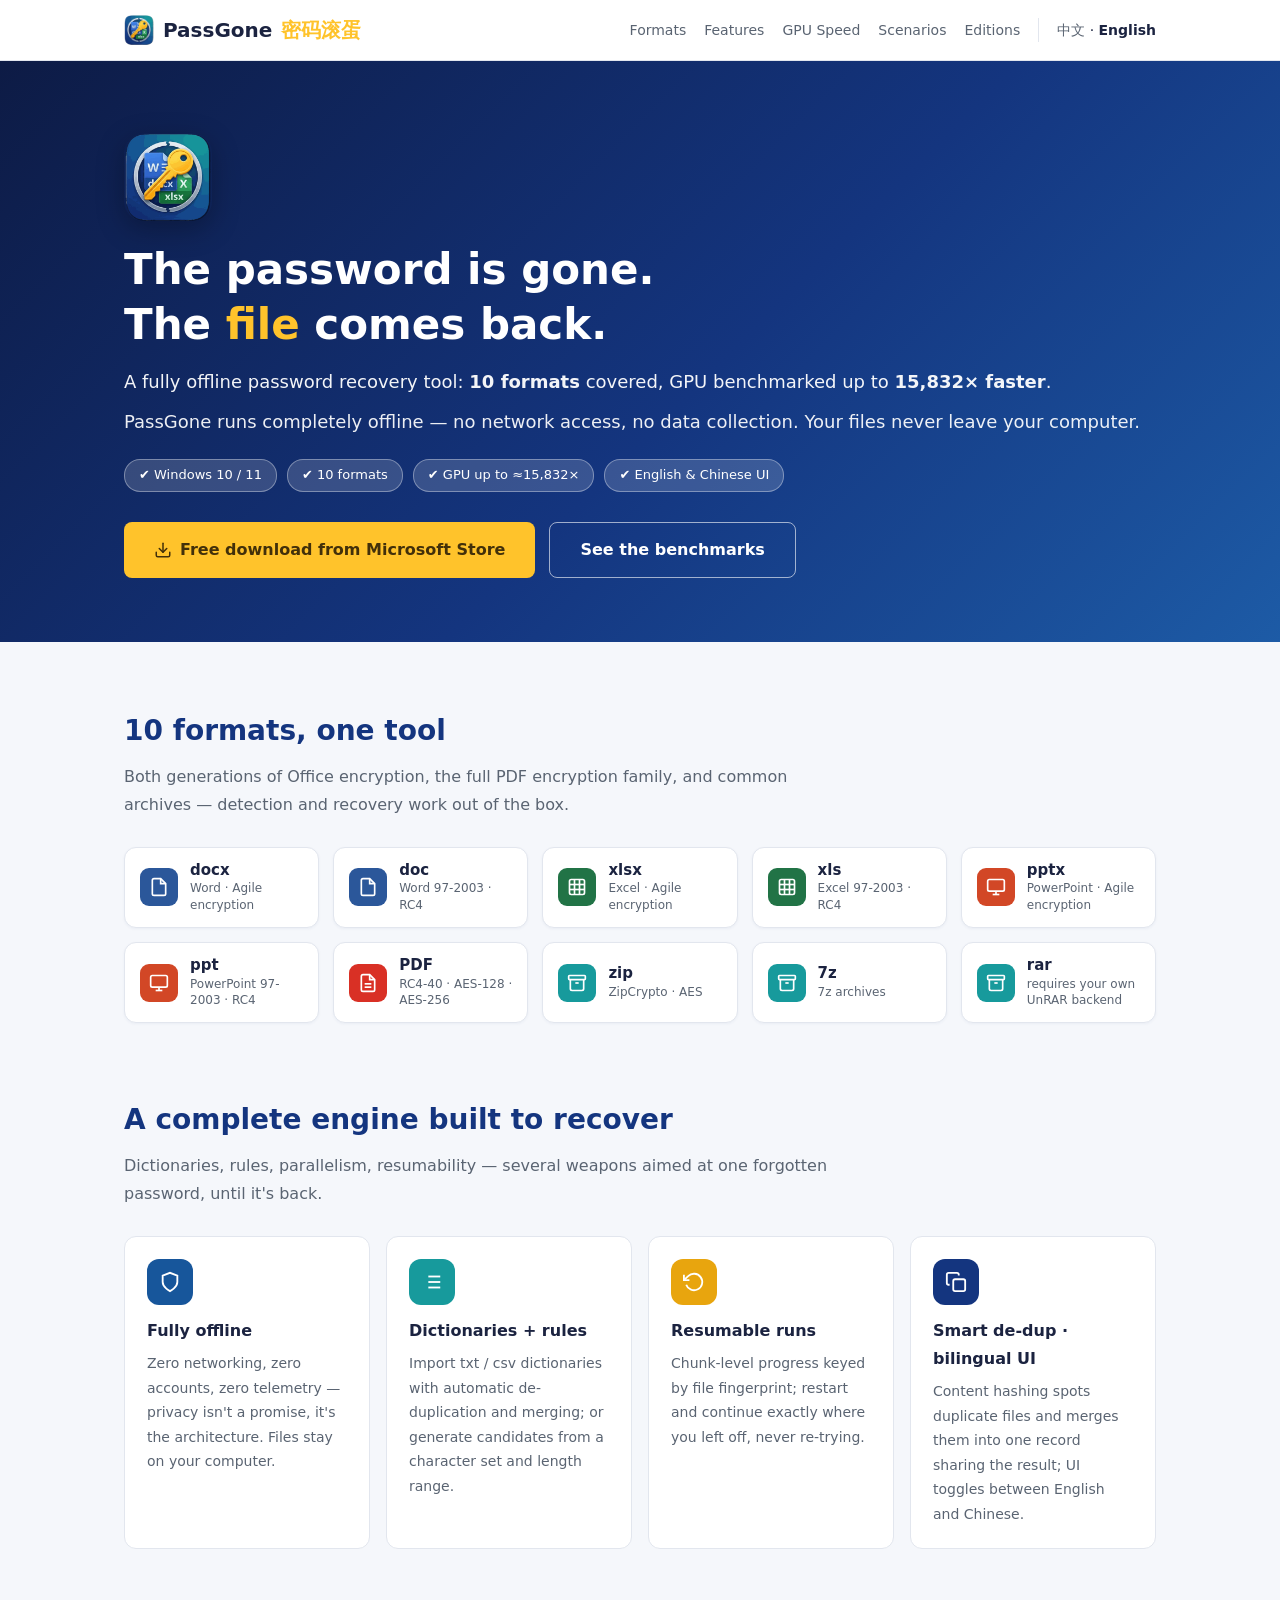
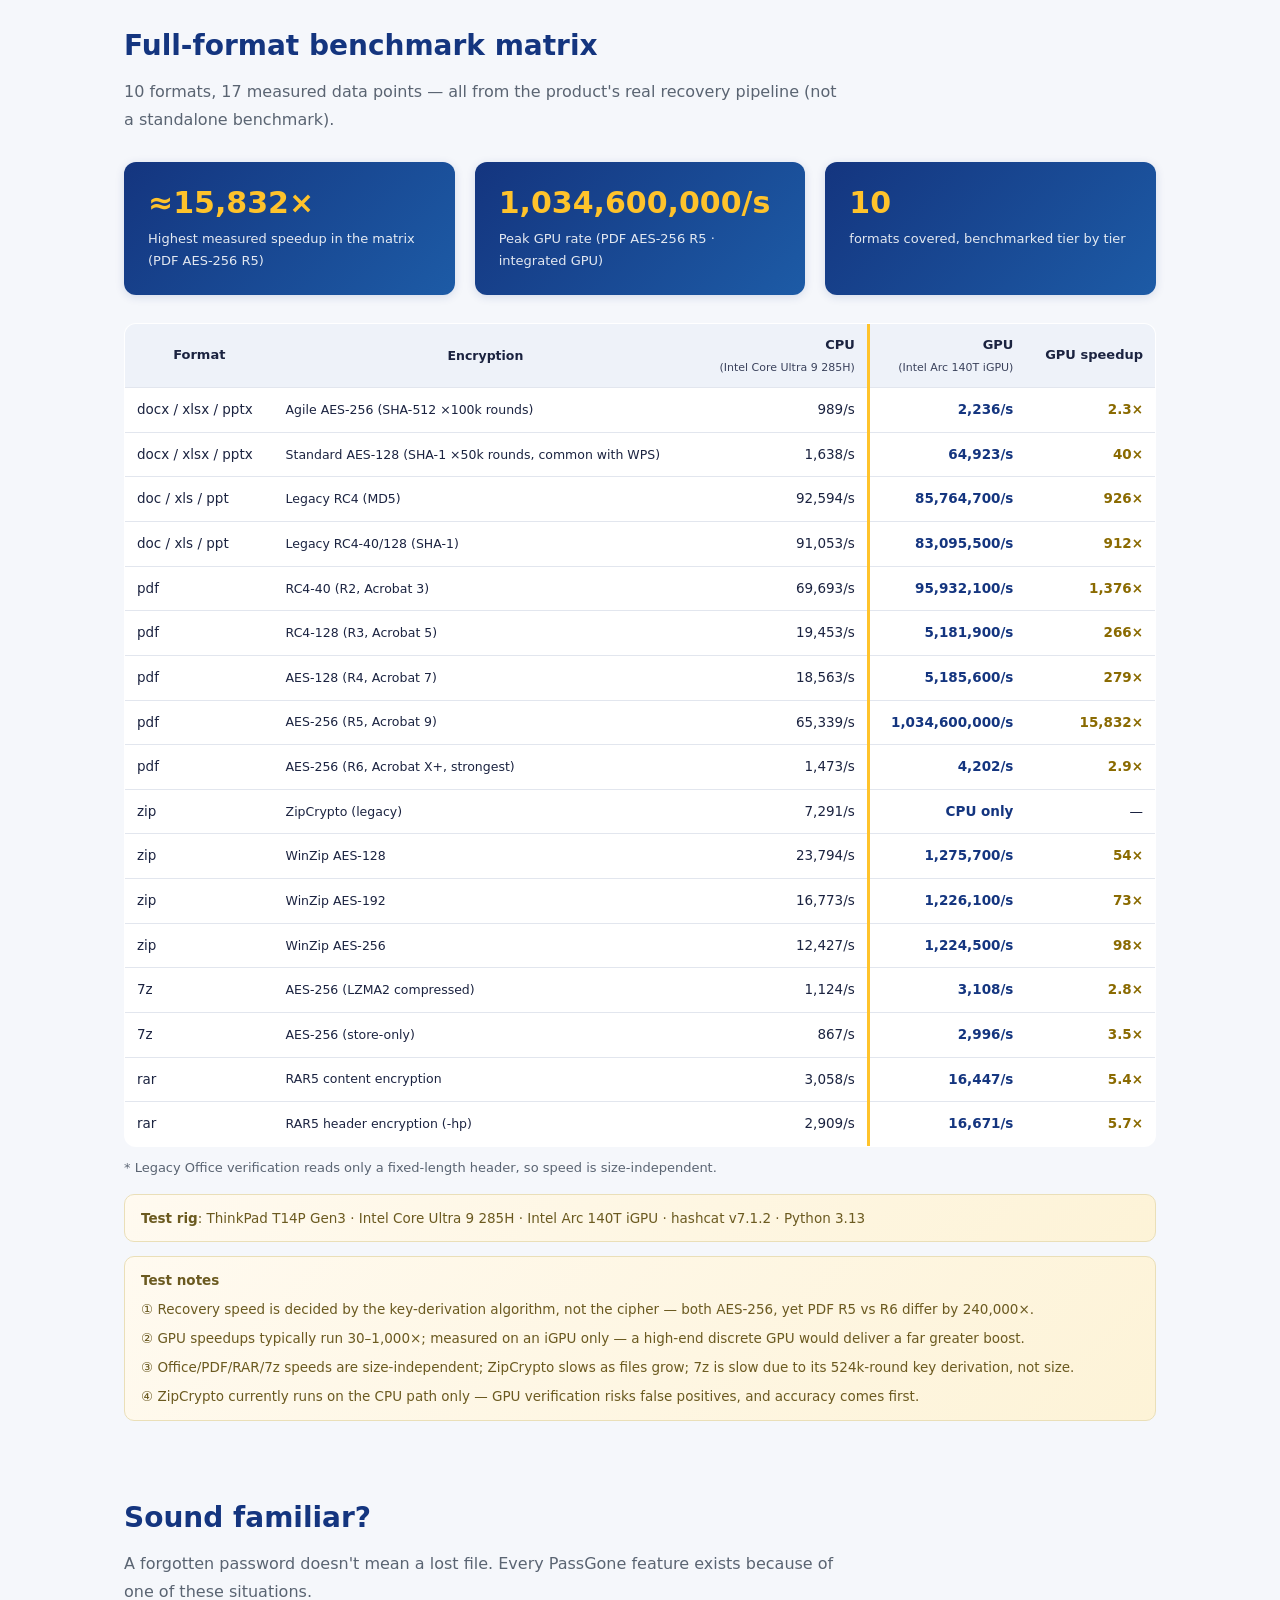
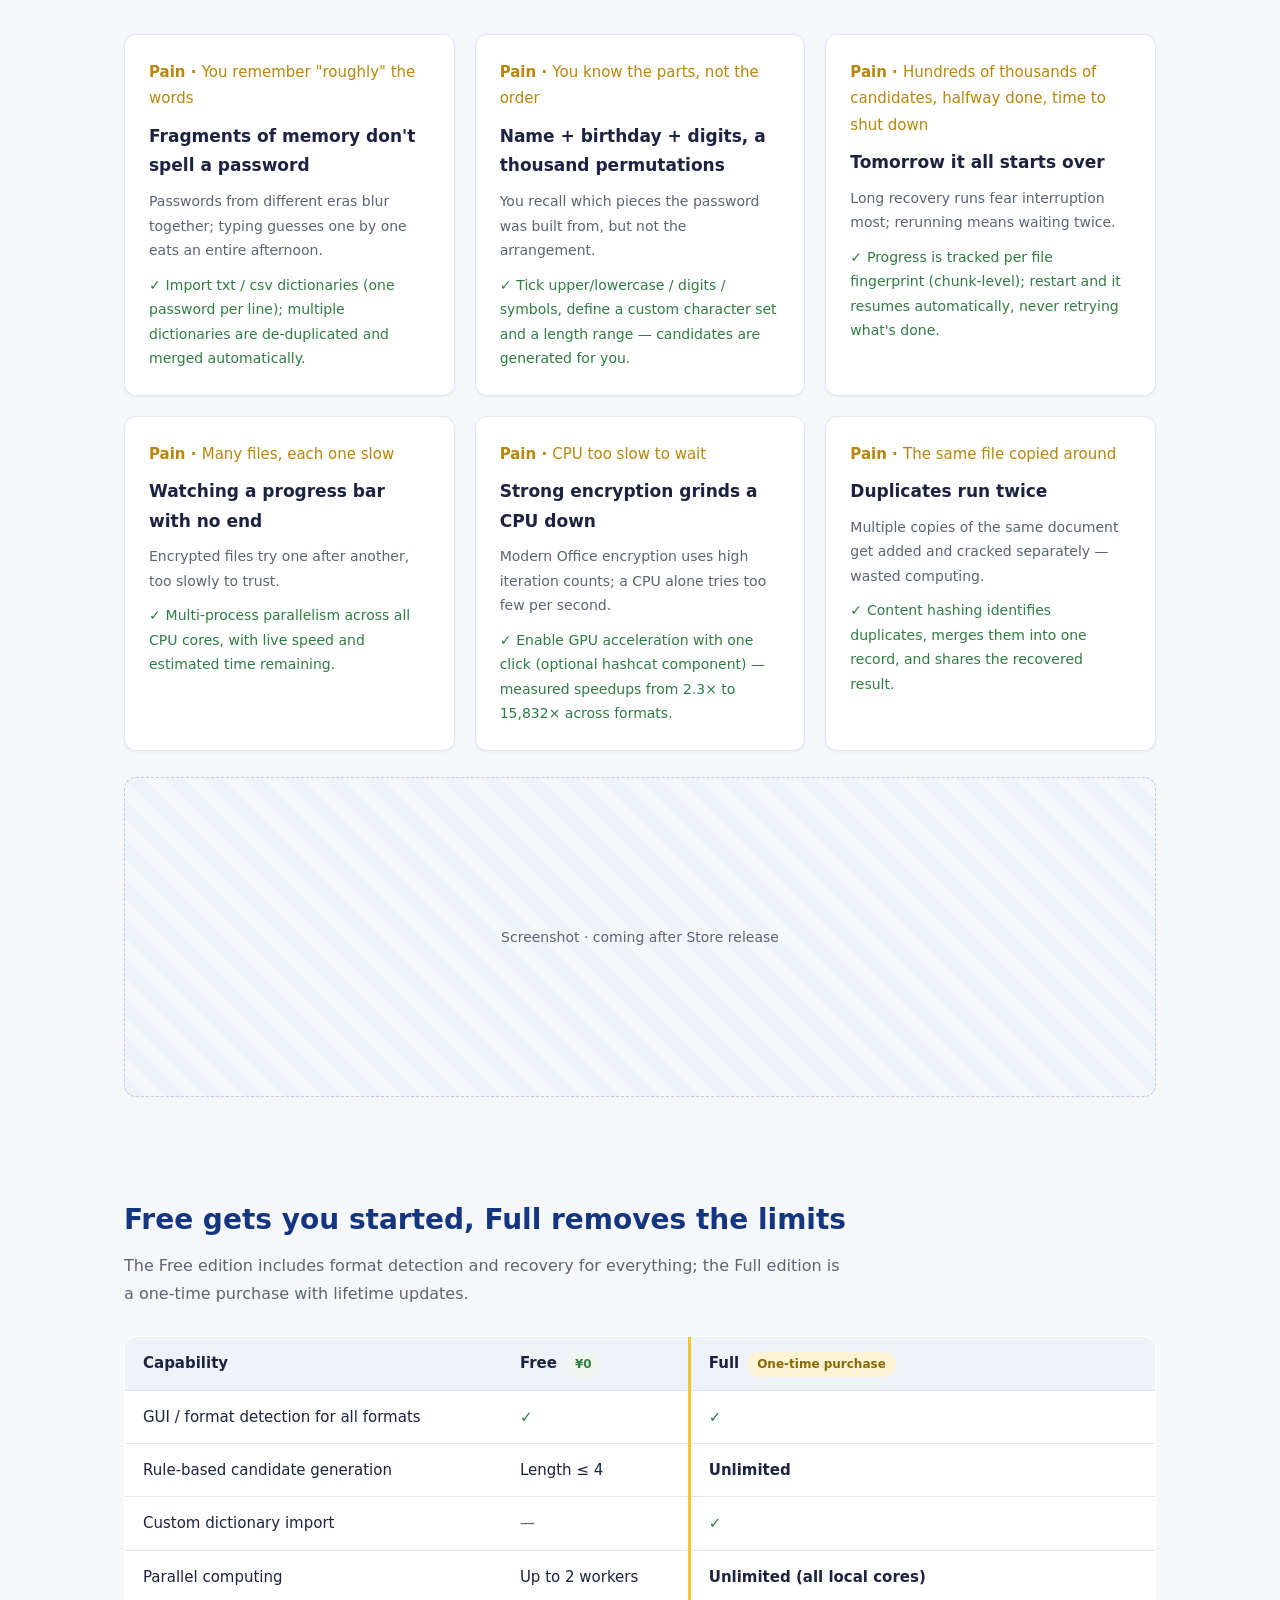
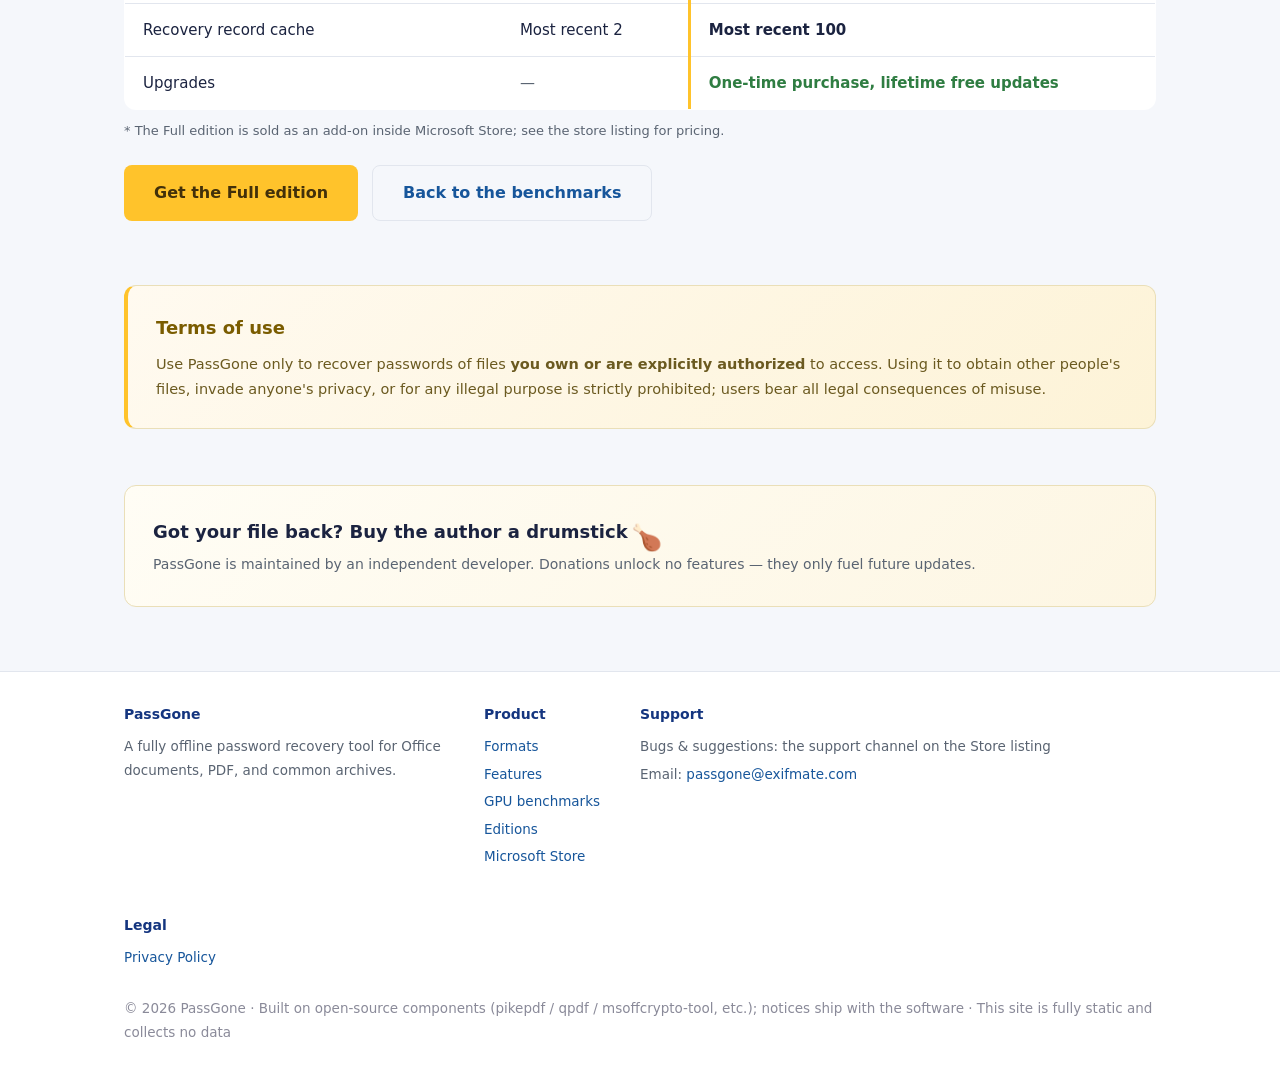
==== commit 29d0998e: "v1.2.1" ====
--- a/en/index.html
+++ b/en/index.html
@@ -33,7 +33,7 @@
 
 <nav>
   <div class="container nav-inner">
-    <a class="brand" href="/en/"><img src="/assets/img/logo.png" alt="PassGone">Pass<span class="dot">Gone</span></a>
+    <a class="brand" href="/en/"><img src="/assets/img/logo.png" alt="PassGone">PassGone <span class="dot">密码滚蛋</span></a>
     <div class="nav-links">
       <a class="hide-sm" href="#formats">Formats</a>
       <a class="hide-sm" href="#features">Features</a>
